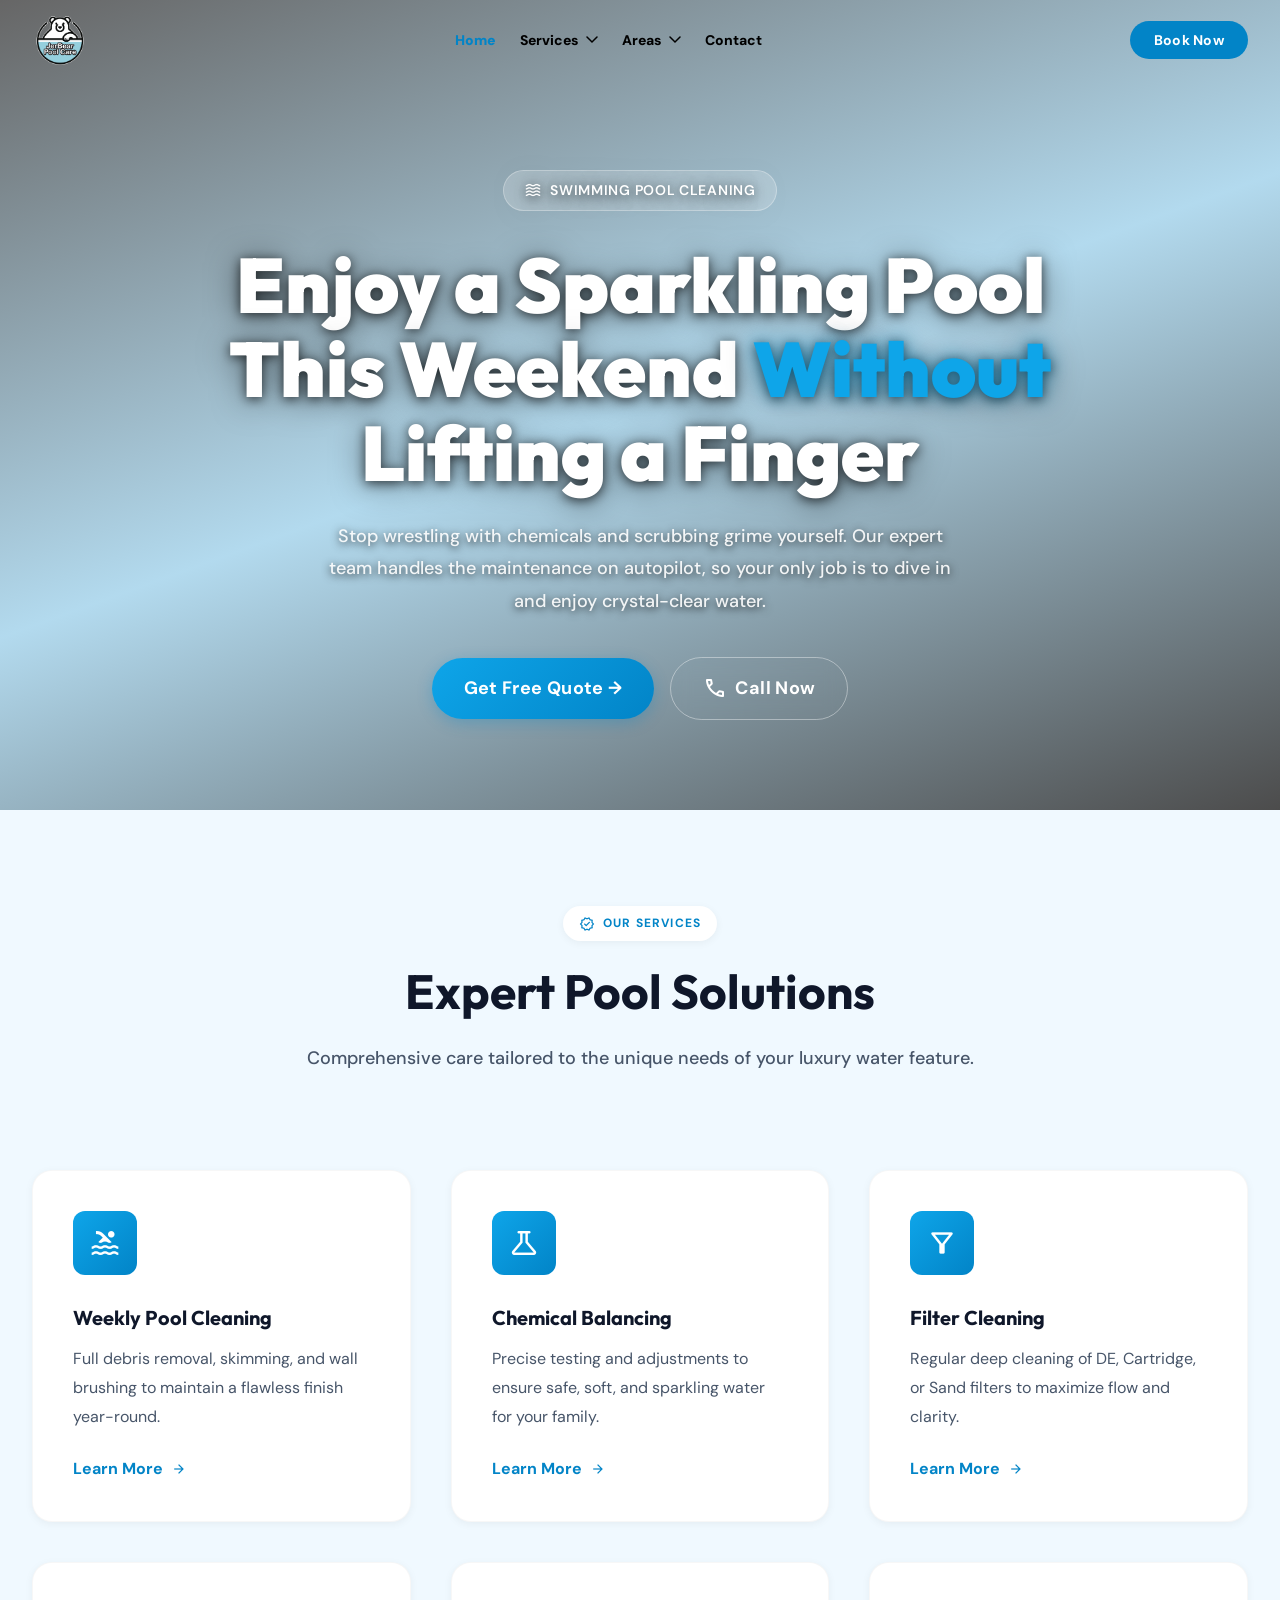
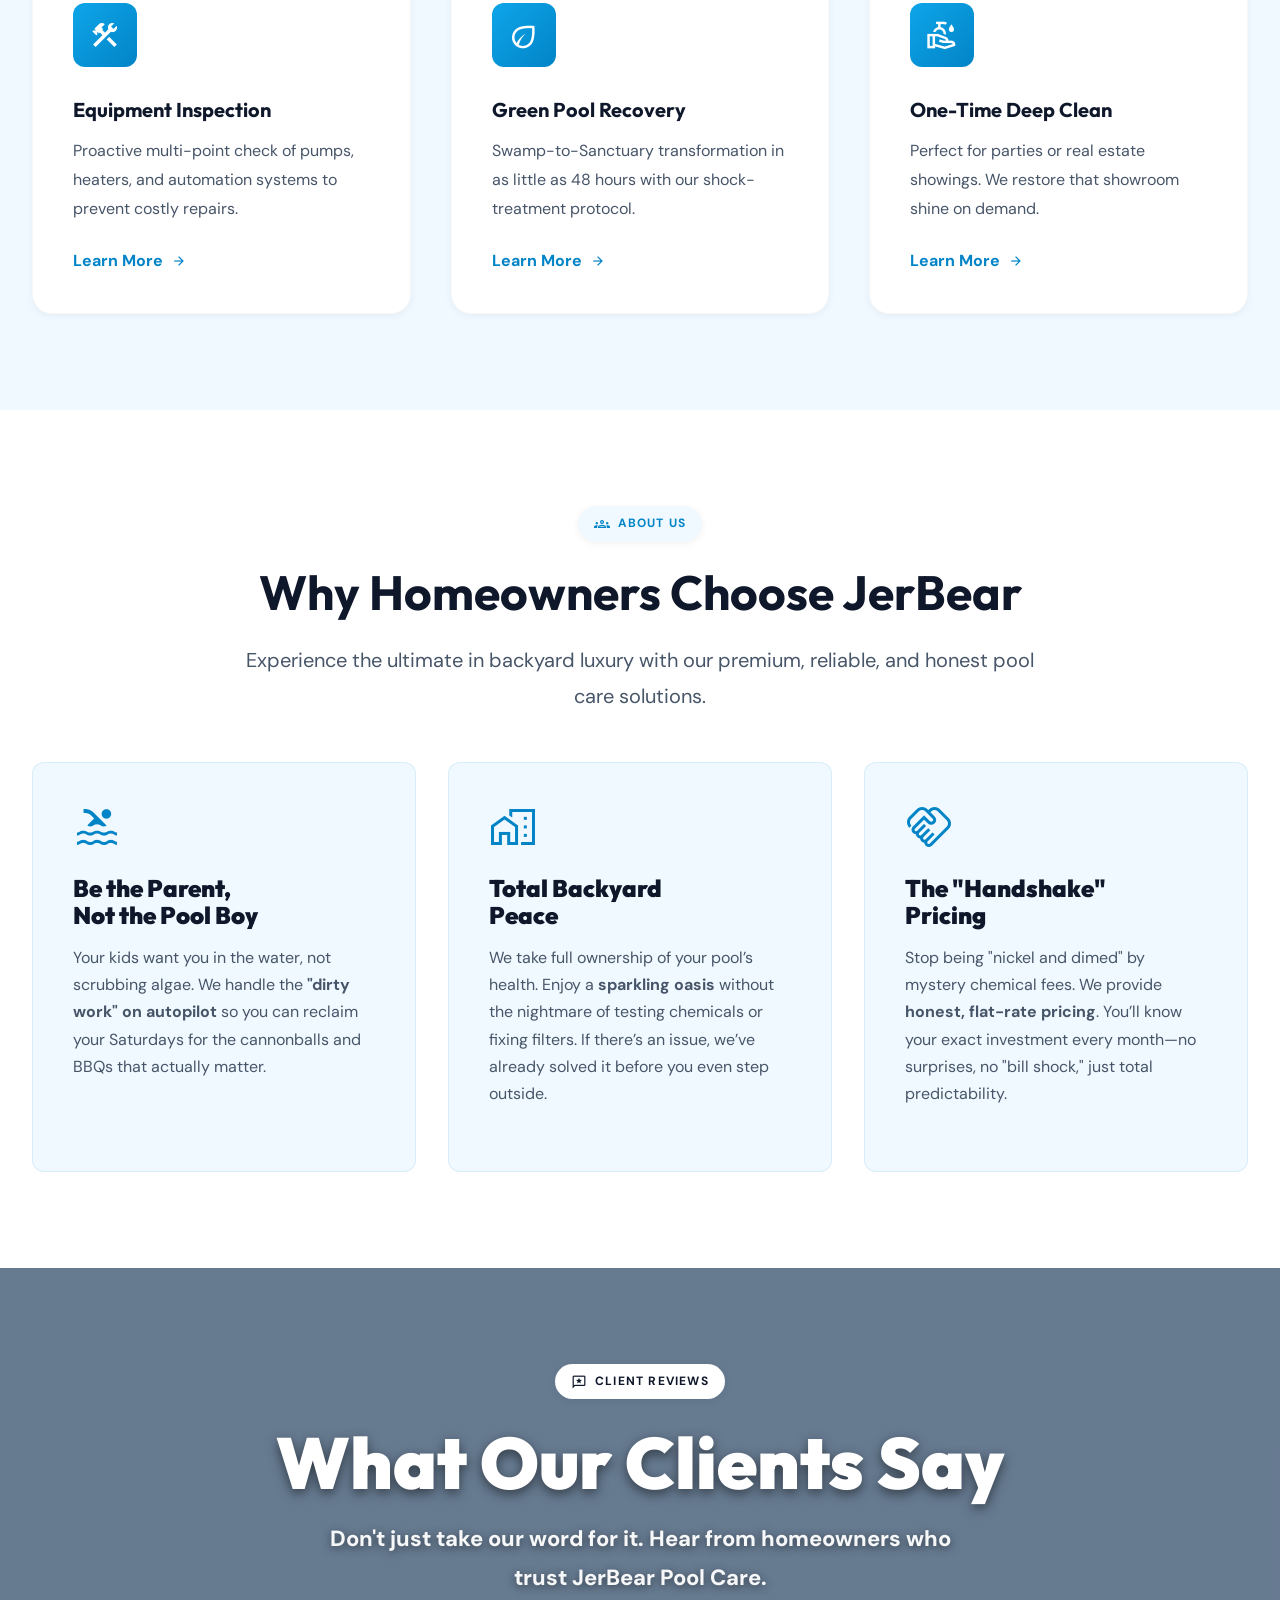
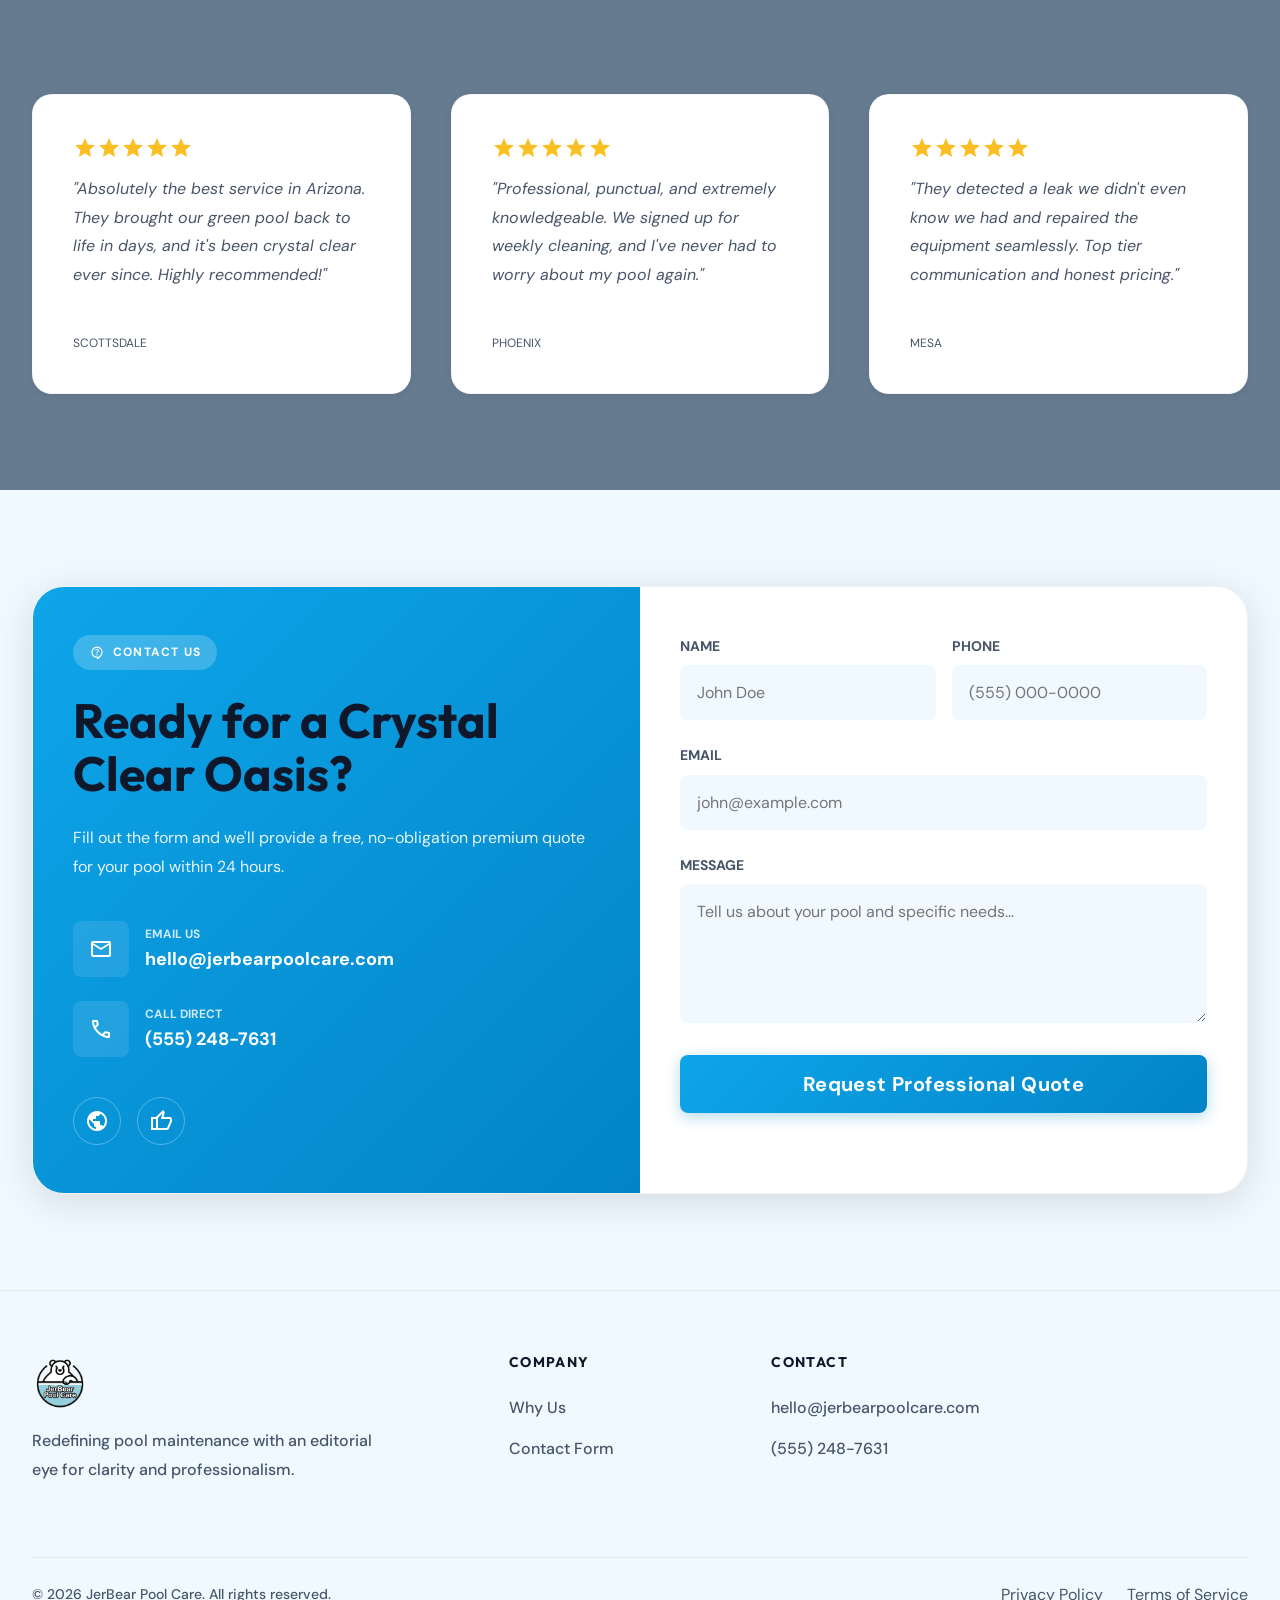
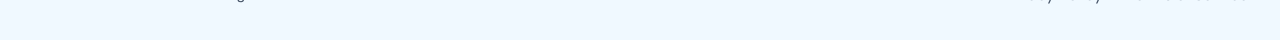
==== index.html @ 9e52bd68 "Restructured project: moved everything to root and updated testimonial video" ====
<!DOCTYPE html>
<html lang="en">
<head>
  <meta charset="UTF-8">
  <meta name="viewport" content="width=device-width, initial-scale=1.0">
  <meta name="description" content="JerBear Pool Care — Pristine Pools. Perfect Peace of Mind.">
  <title>JerBear Pool Care | Pristine Pools</title>

  <!-- Google Fonts: Outfit and DM Sans -->
  <link rel="preconnect" href="https://fonts.googleapis.com">
  <link rel="preconnect" href="https://fonts.gstatic.com" crossorigin>
  <link href="https://fonts.googleapis.com/css2?family=Outfit:wght@400;500;600;700;900&family=DM+Sans:ital,wght@0,400;0,500;0,600;1,400&display=swap" rel="stylesheet">
  <link href="https://fonts.googleapis.com/css2?family=Material+Symbols+Outlined:wght,FILL@100..700,0..1&display=swap" rel="stylesheet"/>

  <!-- Core CSS (Vanilla) -->
  <link rel="stylesheet" href="css/tokens.css">
  <link rel="stylesheet" href="css/base.css">
  <link rel="stylesheet" href="css/nav.css">
  <link rel="stylesheet" href="css/animations.css">
  <link rel="stylesheet" href="css/buttons.css">
  <link rel="stylesheet" href="css/components.css">
  <link rel="stylesheet" href="css/hero.css">
  <link rel="stylesheet" href="css/footer.css">

</head>
<body>

  <!-- NAVBAR -->
  <header class="nav" id="mainNav" role="banner">
    <div class="container nav__inner">
      <a href="index.html" class="nav__logo" aria-label="JerBear Home">
        <img src="Assests/Ref images/Logo.png" alt="JerBear Pool Care Logo">
      </a>

      <nav class="nav__menu" role="navigation" aria-label="Main navigation">
        <ul class="nav__list">
          <li><a href="index.html" class="nav__link active">Home</a></li>
          
          <li class="nav__item--dropdown">
            <button class="nav__link nav__dropdown-trigger" aria-expanded="false" aria-haspopup="true">
              Services <svg class="nav__arrow" width="12" height="8" viewBox="0 0 12 8" fill="none"><path d="M1 1l5 5 5-5" stroke="currentColor" stroke-width="1.5" stroke-linecap="round"/></svg>
            </button>
            <ul class="nav__dropdown" role="menu">
              <li><a href="services/pool-maintenance.html" class="nav__dropdown-link" role="menuitem">Weekly Pool Cleaning</a></li>
              <li><a href="services/equipment-repair.html" class="nav__dropdown-link" role="menuitem">Equipment Repair</a></li>
              <li><a href="services/restoration.html" class="nav__dropdown-link" role="menuitem">One-Time Deep Clean</a></li>
            </ul>
          </li>

          <li class="nav__item--dropdown">
            <button class="nav__link nav__dropdown-trigger" aria-expanded="false" aria-haspopup="true">
              Areas <svg class="nav__arrow" width="12" height="8" viewBox="0 0 12 8" fill="none"><path d="M1 1l5 5 5-5" stroke="currentColor" stroke-width="1.5" stroke-linecap="round"/></svg>
            </button>
            <ul class="nav__dropdown" role="menu">
              <li><a href="areas/phoenix.html" class="nav__dropdown-link" role="menuitem">Phoenix</a></li>
              <li><a href="areas/scottsdale.html" class="nav__dropdown-link" role="menuitem">Scottsdale</a></li>
              <li><a href="areas/mesa.html" class="nav__dropdown-link" role="menuitem">Mesa</a></li>
            </ul>
          </li>

          <li><a href="contact.html" class="nav__link">Contact</a></li>
        </ul>
      </nav>

      <a href="contact.html" class="btn btn--nav text-inverse">Book Now</a>

      <button class="nav__hamburger" id="navToggle" aria-label="Toggle navigation" aria-expanded="false" aria-controls="mobileMenu">
        <span></span><span></span><span></span>
      </button>
    </div>

    <!-- Mobile Menu -->
    <div class="nav__mobile" id="mobileMenu" role="dialog" aria-label="Mobile navigation">
      <ul class="nav__mobile-list">
        <li><a href="index.html" class="nav__mobile-link active">Home</a></li>
        
        <li class="nav__mobile-item--dropdown">
          <button class="nav__mobile-link" aria-expanded="false">
             Services <svg class="nav__arrow" width="12" height="8" viewBox="0 0 12 8" fill="none"><path d="M1 1l5 5 5-5" stroke="currentColor" stroke-width="1.5" stroke-linecap="round"/></svg>
          </button>
          <ul class="nav__mobile-dropdown">
            <li><a href="services/pool-maintenance.html" class="nav__mobile-link">Weekly Pool Cleaning</a></li>
            <li><a href="services/equipment-repair.html" class="nav__mobile-link">Equipment Repair</a></li>
            <li><a href="services/restoration.html" class="nav__mobile-link">One-Time Deep Clean</a></li>
          </ul>
        </li>

        <li class="nav__mobile-item--dropdown">
          <button class="nav__mobile-link" aria-expanded="false">
             Areas <svg class="nav__arrow" width="12" height="8" viewBox="0 0 12 8" fill="none"><path d="M1 1l5 5 5-5" stroke="currentColor" stroke-width="1.5" stroke-linecap="round"/></svg>
          </button>
          <ul class="nav__mobile-dropdown">
            <li><a href="areas/phoenix.html" class="nav__mobile-link">Phoenix</a></li>
            <li><a href="areas/scottsdale.html" class="nav__mobile-link">Scottsdale</a></li>
            <li><a href="areas/mesa.html" class="nav__mobile-link">Mesa</a></li>
          </ul>
        </li>

        <li><a href="contact.html" class="nav__mobile-link">Contact</a></li>
        <li><a href="contact.html" class="btn btn--primary" style="margin-top:1.5rem;display:block;text-align:center;">Book Now</a></li>
      </ul>
    </div>
  </header>

  <!-- MAIN CONTENT -->
  <main id="main-content" tabindex="-1">
    
    <!-- Hero Section -->
    <section class="hero" aria-label="Hero section">
      <div class="hero__media">
        <video class="hero__video" autoplay muted loop playsinline preload="metadata">
          <source src="Assests/Hero bg video/Best one .mp4" type="video/mp4">
        </video>
        <div class="hero__overlay" aria-hidden="true"></div>
      </div>

      <div class="container hero__content">
        <div class="hero__eyebrow" data-animate="fade-up">
          <span class="material-symbols-outlined" style="font-size: 18px;">waves</span>
          Swimming Pool Cleaning
        </div>
        <h1 class="hero__title" data-animate="fade-up" style="--delay:100ms">
          Enjoy a Sparkling Pool<br> This Weekend <span class="hero__accent">Without</span><br> Lifting a Finger
        </h1>
        <p class="hero__subtitle" data-animate="fade-up" style="--delay:200ms">
          Stop wrestling with chemicals and scrubbing grime yourself. Our expert team handles the maintenance on autopilot, so your only job is to dive in and enjoy crystal-clear water.
        </p>
        <div class="hero__actions" data-animate="fade-up" style="--delay:300ms">
          <a href="contact.html" class="btn btn--primary btn--lg">Get Free Quote &rarr;</a>
          <a href="tel:5552487631" class="btn btn--ghost btn--lg">
            <span class="material-symbols-outlined">call</span> Call Now
          </a>
        </div>
      </div>
    </section>

    <!-- Services Section -->
    <!-- SWAPPING COLOR: LIGHT BLUE -->
    <section class="bg-light-blue section-padding" id="services">
      <div class="container">
        <div class="text-center mb-24" data-animate="fade-up">
          <div style="display:inline-flex; align-items:center; gap:var(--space-2); padding:var(--space-2) var(--space-4); background:var(--bg-white); color:var(--color-secondary); border-radius:var(--radius-pill); font-size:var(--size-xs); font-weight:bold; letter-spacing:0.1em; text-transform:uppercase; margin-bottom:var(--space-6); box-shadow:var(--shadow-sm);">
            <span class="material-symbols-outlined" style="font-size: 16px;">verified</span> Our Services
          </div>
          <h2 class="section-title">Expert Pool Solutions</h2>
          <p class="section-subtitle max-w-2xl">Comprehensive care tailored to the unique needs of your luxury water feature.</p>
        </div>
        
        <div class="grid-3" data-stagger>
          <div class="card">
            <div>
              <div class="card__icon"><span class="material-symbols-outlined" style="font-size:32px">pool</span></div>
              <h3 class="card__title">Weekly Pool Cleaning</h3>
              <p class="card__text">Full debris removal, skimming, and wall brushing to maintain a flawless finish year-round.</p>
            </div>
            <a href="services/pool-maintenance.html" class="card__link">Learn More <span class="material-symbols-outlined" style="font-size:16px">arrow_forward</span></a>
          </div>

          <div class="card">
            <div>
              <div class="card__icon"><span class="material-symbols-outlined" style="font-size:32px">science</span></div>
              <h3 class="card__title">Chemical Balancing</h3>
              <p class="card__text">Precise testing and adjustments to ensure safe, soft, and sparkling water for your family.</p>
            </div>
            <a href="contact.html" class="card__link">Learn More <span class="material-symbols-outlined" style="font-size:16px">arrow_forward</span></a>
          </div>

          <div class="card">
            <div>
              <div class="card__icon"><span class="material-symbols-outlined" style="font-size:32px">filter_alt</span></div>
              <h3 class="card__title">Filter Cleaning</h3>
              <p class="card__text">Regular deep cleaning of DE, Cartridge, or Sand filters to maximize flow and clarity.</p>
            </div>
            <a href="contact.html" class="card__link">Learn More <span class="material-symbols-outlined" style="font-size:16px">arrow_forward</span></a>
          </div>

          <div class="card">
            <div>
              <div class="card__icon"><span class="material-symbols-outlined" style="font-size:32px">construction</span></div>
              <h3 class="card__title">Equipment Inspection</h3>
              <p class="card__text">Proactive multi-point check of pumps, heaters, and automation systems to prevent costly repairs.</p>
            </div>
            <a href="services/equipment-repair.html" class="card__link">Learn More <span class="material-symbols-outlined" style="font-size:16px">arrow_forward</span></a>
          </div>

          <div class="card">
            <div>
              <div class="card__icon"><span class="material-symbols-outlined" style="font-size:32px">eco</span></div>
              <h3 class="card__title">Green Pool Recovery</h3>
              <p class="card__text">Swamp-to-Sanctuary transformation in as little as 48 hours with our shock-treatment protocol.</p>
            </div>
            <a href="contact.html" class="card__link">Learn More <span class="material-symbols-outlined" style="font-size:16px">arrow_forward</span></a>
          </div>

          <div class="card">
            <div>
              <div class="card__icon"><span class="material-symbols-outlined" style="font-size:32px">clean_hands</span></div>
              <h3 class="card__title">One-Time Deep Clean</h3>
              <p class="card__text">Perfect for parties or real estate showings. We restore that showroom shine on demand.</p>
            </div>
            <a href="services/restoration.html" class="card__link">Learn More <span class="material-symbols-outlined" style="font-size:16px">arrow_forward</span></a>
          </div>
        </div>
      </div>
    </section>

    <!-- Why Choose Us -->
    <section class="bg-white section-padding" id="why-us">
      <div class="container" style="text-align: center;">
        <div data-animate="fade-up" style="max-width: 800px; margin: 0 auto var(--space-12);">
          <div style="display:inline-flex; align-items:center; gap:var(--space-2); padding:var(--space-2) var(--space-4); background:var(--bg-light-blue); color:var(--color-secondary); border-radius:var(--radius-pill); font-size:var(--size-xs); font-weight:bold; letter-spacing:0.1em; text-transform:uppercase; margin-bottom:var(--space-6); box-shadow:var(--shadow-sm);">
            <span class="material-symbols-outlined" style="font-size: 16px;">groups</span> About Us
          </div>
          <h2 class="section-title mb-8" style="line-height: 1.1;">Why Homeowners Choose JerBear</h2>
          <p class="text-on-surface-variant" style="font-size: var(--size-lg); max-width: 60ch; margin: 0 auto;">Experience the ultimate in backyard luxury with our premium, reliable, and honest pool care solutions.</p>
        </div>

        <div class="grid-3" style="gap: var(--space-8); text-align: left;">
          
          <div class="feature-box" data-animate="fade-up" style="padding: var(--space-10); background: var(--bg-light-blue); border: 1px solid rgba(2, 132, 199, 0.1); transition: transform 0.3s ease;">
            <span class="material-symbols-outlined feature-icon" style="font-size:48px; color: var(--color-secondary); margin-bottom: var(--space-6);">pool</span>
            <h3 style="font-size: var(--size-xl); font-weight: 900; margin-bottom: var(--space-4);">Be the Parent,<br>Not the Pool Boy</h3>
            <p class="card__text" style="font-size:var(--size-base); line-height: 1.7;">Your kids want you in the water, not scrubbing algae. We handle the <strong>"dirty work" on autopilot</strong> so you can reclaim your Saturdays for the cannonballs and BBQs that actually matter.</p>
          </div>

          <div class="feature-box" data-animate="fade-up" style="--delay:100ms; padding: var(--space-10); background: var(--bg-light-blue); border: 1px solid rgba(2, 132, 199, 0.1); transition: transform 0.3s ease;">
            <span class="material-symbols-outlined feature-icon" style="font-size:48px; color: var(--color-secondary); margin-bottom: var(--space-6);">home_work</span>
            <h3 style="font-size: var(--size-xl); font-weight: 900; margin-bottom: var(--space-4);">Total Backyard<br>Peace</h3>
            <p class="card__text" style="font-size:var(--size-base); line-height: 1.7;">We take full ownership of your pool’s health. Enjoy a <strong>sparkling oasis</strong> without the nightmare of testing chemicals or fixing filters. If there’s an issue, we’ve already solved it before you even step outside.</p>
          </div>

          <div class="feature-box" data-animate="fade-up" style="--delay:200ms; padding: var(--space-10); background: var(--bg-light-blue); border: 1px solid rgba(2, 132, 199, 0.1); transition: transform 0.3s ease;">
            <span class="material-symbols-outlined feature-icon" style="font-size:48px; color: var(--color-secondary); margin-bottom: var(--space-6);">handshake</span>
            <h3 style="font-size: var(--size-xl); font-weight: 900; margin-bottom: var(--space-4);">The "Handshake"<br>Pricing</h3>
            <p class="card__text" style="font-size:var(--size-base); line-height: 1.7;">Stop being "nickel and dimed" by mystery chemical fees. We provide <strong>honest, flat-rate pricing</strong>. You’ll know your exact investment every month—no surprises, no "bill shock," just total predictability.</p>
          </div>

        </div>
      </div>
    </section>

    <!-- Testimonials Section -->
    <section class="section-padding section--video" id="testimonials" style="background: var(--color-primary);">
      <div class="section__video-container">
        <video autoplay muted loop playsinline poster="Assests/Ref images/testimonial bg.png">
          <source src="Assests/Hero bg video/Kid swimming.mp4" type="video/mp4">
        </video>
        <div class="section__video-overlay" style="background: rgba(1, 34, 71, 0.6);"></div>
      </div>
      <div class="container" data-animate="fade-up">
        <div class="text-center mb-24">
          <div style="display:inline-flex; align-items:center; gap:var(--space-2); padding:var(--space-2) var(--space-4); background:white; color:var(--text-primary); border-radius:var(--radius-pill); font-size:var(--size-xs); font-weight:bold; letter-spacing:0.1em; text-transform:uppercase; margin-bottom:var(--space-6); box-shadow:var(--shadow-sm); position: relative; z-index: 10;">
            <span class="material-symbols-outlined" style="font-size: 16px;">reviews</span> Client Reviews
          </div>
          <h2 class="testimonial-title">What Our Clients Say</h2>
          <p class="testimonial-subtitle max-w-2xl">Don't just take our word for it. Hear from homeowners who trust JerBear Pool Care.</p>
        </div>
        
        <div class="grid-3" data-stagger style="text-align: left;">
          <div class="card" style="background: white;">
            <div style="display:flex; color: #fbbf24; margin-bottom: var(--space-4);">
              <span class="material-symbols-outlined" style="font-variation-settings: 'FILL' 1;">star</span>
              <span class="material-symbols-outlined" style="font-variation-settings: 'FILL' 1;">star</span>
              <span class="material-symbols-outlined" style="font-variation-settings: 'FILL' 1;">star</span>
              <span class="material-symbols-outlined" style="font-variation-settings: 'FILL' 1;">star</span>
              <span class="material-symbols-outlined" style="font-variation-settings: 'FILL' 1;">star</span>
            </div>
            <p class="card__text" style="font-style: italic; margin-bottom: var(--space-6);">"Absolutely the best service in Arizona. They brought our green pool back to life in days, and it's been crystal clear ever since. Highly recommended!"</p>
            <h4 style="font-size: var(--size-md); font-family: var(--font-headline); font-weight: bold; color: var(--color-primary);">Sarah M.</h4>
            <div style="font-size: var(--size-xs); color: var(--text-secondary); text-transform: uppercase;">Scottsdale</div>
          </div>
          <div class="card" style="background: white;">
            <div style="display:flex; color: #fbbf24; margin-bottom: var(--space-4);">
              <span class="material-symbols-outlined" style="font-variation-settings: 'FILL' 1;">star</span>
              <span class="material-symbols-outlined" style="font-variation-settings: 'FILL' 1;">star</span>
              <span class="material-symbols-outlined" style="font-variation-settings: 'FILL' 1;">star</span>
              <span class="material-symbols-outlined" style="font-variation-settings: 'FILL' 1;">star</span>
              <span class="material-symbols-outlined" style="font-variation-settings: 'FILL' 1;">star</span>
            </div>
            <p class="card__text" style="font-style: italic; margin-bottom: var(--space-6);">"Professional, punctual, and extremely knowledgeable. We signed up for weekly cleaning, and I've never had to worry about my pool again."</p>
            <h4 style="font-size: var(--size-md); font-family: var(--font-headline); font-weight: bold; color: var(--color-primary);">David L.</h4>
            <div style="font-size: var(--size-xs); color: var(--text-secondary); text-transform: uppercase;">Phoenix</div>
          </div>
          <div class="card" style="background: white;">
            <div style="display:flex; color: #fbbf24; margin-bottom: var(--space-4);">
              <span class="material-symbols-outlined" style="font-variation-settings: 'FILL' 1;">star</span>
              <span class="material-symbols-outlined" style="font-variation-settings: 'FILL' 1;">star</span>
              <span class="material-symbols-outlined" style="font-variation-settings: 'FILL' 1;">star</span>
              <span class="material-symbols-outlined" style="font-variation-settings: 'FILL' 1;">star</span>
              <span class="material-symbols-outlined" style="font-variation-settings: 'FILL' 1;">star</span>
            </div>
            <p class="card__text" style="font-style: italic; margin-bottom: var(--space-6);">"They detected a leak we didn't even know we had and repaired the equipment seamlessly. Top tier communication and honest pricing."</p>
            <h4 style="font-size: var(--size-md); font-family: var(--font-headline); font-weight: bold; color: var(--color-primary);">Maria G.</h4>
            <div style="font-size: var(--size-xs); color: var(--text-secondary); text-transform: uppercase;">Mesa</div>
          </div>
        </div>
      </div>
    </section>

    <!-- Contact Section -->
    <!-- SWAPPING COLOR: LIGHT BLUE -->
    <section class="bg-light-blue section-padding" id="contact">
      <div class="container" data-animate="fade-up">
        
        <div class="form-card">
          <div class="form-card__info">
            <div>
              <div style="display:inline-flex; align-items:center; gap:var(--space-2); padding:var(--space-2) var(--space-4); background:rgba(255,255,255,0.2); color:white; border-radius:var(--radius-pill); font-size:var(--size-xs); font-weight:bold; letter-spacing:0.1em; text-transform:uppercase; margin-bottom:var(--space-6);">
                <span class="material-symbols-outlined" style="font-size: 16px;">contact_support</span> Contact Us
              </div>
              <h2 class="section-title">Ready for a Crystal Clear Oasis?</h2>
              <p style="color: rgba(255,255,255,0.9); margin-bottom: var(--space-10);">Fill out the form and we'll provide a free, no-obligation premium quote for your pool within 24 hours.</p>
              
              <div style="margin-bottom: var(--space-6); display: flex; align-items: center; gap: var(--space-4);">
                <div style="width: 56px; height: 56px; background: rgba(255,255,255,0.1); border-radius: var(--radius-md); display: flex; align-items: center; justify-content: center;">
                  <span class="material-symbols-outlined">mail</span>
                </div>
                <div>
                  <div style="font-size: var(--size-xs); font-weight: bold; opacity: 0.8; text-transform: uppercase;">Email Us</div>
                  <div style="font-size: var(--size-md); font-weight: bold;">hello@jerbearpoolcare.com</div>
                </div>
              </div>

              <div style="display: flex; align-items: center; gap: var(--space-4);">
                <div style="width: 56px; height: 56px; background: rgba(255,255,255,0.1); border-radius: var(--radius-md); display: flex; align-items: center; justify-content: center;">
                  <span class="material-symbols-outlined">call</span>
                </div>
                <div>
                  <div style="font-size: var(--size-xs); font-weight: bold; opacity: 0.8; text-transform: uppercase;">Call Direct</div>
                  <div style="font-size: var(--size-md); font-weight: bold;">(555) 248-7631</div>
                </div>
              </div>
            </div>
            
            <div style="display: flex; gap: var(--space-4); margin-top: var(--space-10);">
              <a href="#" style="width: 48px; height: 48px; border: 1px solid rgba(255,255,255,0.3); border-radius: 50%; display: flex; align-items: center; justify-content: center; color: white;">
                <span class="material-symbols-outlined">public</span>
              </a>
              <a href="#" style="width: 48px; height: 48px; border: 1px solid rgba(255,255,255,0.3); border-radius: 50%; display: flex; align-items: center; justify-content: center; color: white;">
                <span class="material-symbols-outlined">thumb_up</span>
              </a>
            </div>
          </div>
          
          <div class="form-card__form">
            <form>
              <div style="display: flex; gap: var(--space-4);">
                <div class="input-group" style="width: 50%;">
                  <label>Name</label>
                  <input type="text" class="input-control" placeholder="John Doe">
                </div>
                <div class="input-group" style="width: 50%;">
                  <label>Phone</label>
                  <input type="tel" class="input-control" placeholder="(555) 000-0000">
                </div>
              </div>
              <div class="input-group">
                <label>Email</label>
                <input type="email" class="input-control" placeholder="john@example.com">
              </div>
              <div class="input-group">
                <label>Message</label>
                <textarea class="input-control" rows="5" placeholder="Tell us about your pool and specific needs..."></textarea>
              </div>
              <button type="submit" class="btn btn--primary" style="width: 100%; border-radius: var(--radius-md); padding: var(--space-4); font-size: var(--size-lg);">Request Professional Quote</button>
            </form>
          </div>
        </div>
      </div>
    </section>

  </main>

  <!-- FOOTER -->
  <footer class="footer" role="contentinfo">
    <div class="container">
      <div class="footer__grid">
        
        <div class="footer__brand">
          <a href="index.html" class="footer__logo">
            <img src="Assests/Ref images/Logo.png" alt="JerBear Pool Care">
          </a>
          <p class="footer__tagline">Redefining pool maintenance with an editorial eye for clarity and professionalism.</p>
        </div>

        <div class="footer__col">
          <h4 class="footer__heading">Company</h4>
          <ul class="footer__links">
            <li><a href="index.html#why-us">Why Us</a></li>
            <li><a href="contact.html">Contact Form</a></li>
          </ul>
        </div>

        <div class="footer__col">
          <h4 class="footer__heading">Contact</h4>
          <ul class="footer__links">
            <li><a href="mailto:hello@jerbearpoolcare.com">hello@jerbearpoolcare.com</a></li>
            <li><a href="tel:5552487631">(555) 248-7631</a></li>
          </ul>
        </div>

      </div>

      <div class="footer__bottom">
        <p>© <span id="footerYear"></span> JerBear Pool Care. All rights reserved.</p>
        <div class="footer__bottom-links">
          <a href="#">Privacy Policy</a>
          <a href="#">Terms of Service</a>
        </div>
      </div>
    </div>
  </footer>

  <script src="js/nav-init.js"></script>
  <script src="js/animations.js"></script>
  <script>document.getElementById('footerYear').textContent = new Date().getFullYear();</script>
</body>
</html>
---- css/tokens.css ----
/* ============================================================
   ANTIGRAVITY DESIGN TOKENS — JerBear Pool Care Edition
   ============================================================ */
:root {
  /* ── BRAND COLORS ── */
  --color-primary:       #ffffff;        /* Swap: White background */
  --color-secondary:     #0284c7;        /* Core Blue */
  --color-accent:        #0ea5e9;        /* Light accent blue */
  --color-accent-warm:   #f59e0b;        /* Energy orange if needed */
  
  /* Background Swapping Colors */
  --bg-white:            #ffffff;
  --bg-light-blue:       #f0f9ff;
  --bg-blue:             #e0f2fe;
  --bg-dark-blue:        #0c4a6e;
  
  /* ── TEXT COLORS ── */
  --text-primary:        #0f172a;        /* main body text (Dark) */
  --text-secondary:      #475569;        /* muted/subtitles */
  --text-inverse:        #ffffff;        /* light text for dark sections */
  --text-hero:           #ffffff;        /* hero section text */
  --text-hero-shadow:    rgba(0,0,0,0.6); /* shadow behind hero text */

  /* ── TYPOGRAPHY ── */
  --font-display:        'Outfit', sans-serif;   /* headings */
  --font-body:           'DM Sans', sans-serif;  /* body text */
  --font-mono:           'JetBrains Mono', monospace;

  --size-xs:   0.75rem;   /* 12px */
  --size-sm:   0.875rem;  /* 14px */
  --size-base: 1rem;      /* 16px */
  --size-md:   1.125rem;  /* 18px */
  --size-lg:   1.25rem;   /* 20px */
  --size-xl:   1.5rem;    /* 24px */
  --size-2xl:  2.25rem;   /* 36px */
  --size-3xl:  3rem;      /* 48px */
  --size-hero: clamp(2.5rem, 6vw, 5rem); /* fluid hero title */

  --weight-normal:  400;
  --weight-medium:  500;
  --weight-semi:    600;
  --weight-bold:    700;
  --weight-black:   900;

  --leading-tight:  1.1;
  --leading-normal: 1.6;
  --leading-loose:  1.8;

  /* ── SPACING ── */
  --space-1:   0.25rem;   /* 4px */
  --space-2:   0.5rem;    /* 8px */
  --space-3:   0.75rem;   /* 12px */
  --space-4:   1rem;      /* 16px */
  --space-5:   1.25rem;   /* 20px */
  --space-6:   1.5rem;    /* 24px */
  --space-8:   2rem;      /* 32px */
  --space-10:  2.5rem;    /* 40px */
  --space-12:  3rem;      /* 48px */
  --space-16:  4rem;      /* 64px */
  --space-20:  5rem;      /* 80px */
  --space-24:  6rem;      /* 96px */

  --section-pad-y: clamp(4rem, 8vw, 8rem);
  --container-max: 1280px;
  --container-pad: clamp(1.5rem, 4vw, 2rem);

  /* ── BORDERS & RADIUS ── */
  --radius-sm:   4px;
  --radius-md:   8px;
  --radius-lg:   12px;
  --radius-xl:   20px;
  --radius-pill: 9999px;

  /* ── SHADOWS ── */
  --shadow-sm:   0 2px 8px rgba(0,0,0,0.05);
  --shadow-md:   0 4px 20px rgba(0,0,0,0.08);
  --shadow-lg:   0 8px 40px rgba(0,0,0,0.12);
  --shadow-glow: 0 0 24px rgba(2,132,199,0.25);
  --text-shadow-hero: 0 2px 12px rgba(0,0,0,0.7), 0 4px 32px rgba(0,0,0,0.5);

  /* ── ANIMATION ── */
  --ease-smooth:  cubic-bezier(0.25, 0.46, 0.45, 0.94);
  --ease-bounce:  cubic-bezier(0.34, 1.56, 0.64, 1);
  --ease-out:     cubic-bezier(0.16, 1, 0.3, 1);
  --duration-fast:   150ms;
  --duration-base:   300ms;
  --duration-slow:   600ms;
  --duration-hero:   900ms;

  /* ── NAV ── */
  --nav-height:      80px;
  --nav-bg-scroll:   rgba(255,255,255,0.92);
  --nav-bg-top:      transparent;
  --nav-backdrop:    blur(16px) saturate(180%);
  --nav-z:           1000;
  --dropdown-z:      1001;
}
---- css/base.css ----
/* ============================================================
   BASE
   ============================================================ */
*, *::before, *::after {
  box-sizing: border-box;
  margin: 0;
  padding: 0;
}

html {
  scroll-behavior: smooth;
  -webkit-text-size-adjust: 100%;
}

body {
  font-family: var(--font-body);
  font-size: var(--size-base);
  font-weight: var(--weight-normal);
  line-height: var(--leading-normal);
  color: var(--text-primary);
  background-color: var(--bg-white);
  overflow-x: hidden;
  -webkit-font-smoothing: antialiased;
  -moz-osx-font-smoothing: grayscale;
}

h1, h2, h3, h4, h5, h6 {
  font-family: var(--font-display);
  line-height: var(--leading-tight);
  font-weight: var(--weight-bold);
  color: var(--text-primary);
}

h1 { font-size: var(--size-3xl); }
h2 { font-size: var(--size-2xl); }
h3 { font-size: var(--size-xl); }
h4 { font-size: var(--size-lg); }

p { 
  color: var(--text-secondary); 
  line-height: var(--leading-loose);
  max-width: 65ch;
}

a {
  color: var(--color-secondary);
  text-decoration: none;
  transition: color var(--duration-base) var(--ease-smooth);
}

a:hover { color: var(--color-accent); }

img { display: block; max-width: 100%; height: auto; }

.container {
  width: 100%;
  max-width: var(--container-max);
  margin: 0 auto;
  padding-left: var(--container-pad);
  padding-right: var(--container-pad);
}

/* SECTION BACKGROUNDS */
.bg-white { background-color: var(--bg-white); }
.bg-light-blue { background-color: var(--bg-light-blue); }
.bg-blue { background-color: var(--bg-blue); }
.bg-dark-blue { background-color: var(--bg-dark-blue); color: var(--text-inverse); }
.bg-dark-blue h1, .bg-dark-blue h2, .bg-dark-blue h3, .bg-dark-blue h4, .bg-dark-blue h5, .bg-dark-blue h6 { color: var(--text-inverse); }
.bg-dark-blue p { color: rgba(255,255,255,0.8); }

.section-padding { padding-top: var(--space-24); padding-bottom: var(--space-24); }
---- css/nav.css ----
/* ── NAVBAR STYLES ── */
.nav {
  position: fixed;
  top: 0;
  left: 0;
  right: 0;
  height: var(--nav-height);
  background: transparent; /* Transparent starting state on desktop */
  backdrop-filter: none;
  -webkit-backdrop-filter: none;
  border-bottom: 1px solid transparent;
  z-index: var(--nav-z);
  transition: background var(--duration-base) var(--ease-smooth),
              backdrop-filter var(--duration-base) var(--ease-smooth),
              border-color var(--duration-base) var(--ease-smooth),
              box-shadow var(--duration-base) var(--ease-smooth);
}

/* On mobile, keep the white background for better accessibility */
@media (max-width: 900px) {
  .nav {
    background: rgba(255, 255, 255, 0.98);
    backdrop-filter: blur(12px);
    border-bottom-color: rgba(0, 0, 0, 0.05);
  }
}

.nav.scrolled {
  background: rgba(255, 255, 255, 0.95);
  backdrop-filter: var(--nav-backdrop);
  -webkit-backdrop-filter: var(--nav-backdrop);
  border-bottom-color: rgba(0, 0, 0, 0.05);
  box-shadow: var(--shadow-sm);
}

.nav__inner {
  display: flex;
  align-items: center;
  justify-content: space-between;
  height: var(--nav-height);
  gap: var(--space-6);
}

.nav__logo img { 
  height: 56px; 
  width: auto;
  transition: opacity var(--duration-base) var(--ease-smooth);
}
.nav__logo:hover img { opacity: 0.8; }

.nav__list {
  display: flex;
  align-items: center;
  list-style: none;
  gap: var(--space-6);
}

.nav__link {
  display: inline-flex;
  align-items: center;
  gap: var(--space-2);
  padding: var(--space-2) 0;
  color: #000000; /* High visibility black as requested */
  font-family: var(--font-body);
  font-size: var(--size-sm);
  font-weight: 800; /* Bolder for visibility */
  border: none;
  background: none;
  cursor: pointer;
  transition: color var(--duration-base) var(--ease-smooth);
  white-space: nowrap;
}

.nav__link:hover {
  color: var(--color-secondary);
}

.nav__link.active {
  color: var(--color-secondary);
  font-weight: 900;
}

/* Dropdown arrow */
.nav__arrow {
  transition: transform var(--duration-base) var(--ease-smooth);
  flex-shrink: 0;
}
.nav__dropdown-trigger[aria-expanded="true"] .nav__arrow {
  transform: rotate(180deg);
}

/* Dropdown */
.nav__item--dropdown { position: relative; }

.nav__dropdown {
  position: absolute;
  top: calc(100% + var(--space-2));
  left: 50%;
  transform: translateX(-50%) translateY(-8px);
  min-width: 220px;
  background: var(--bg-white);
  border: 1px solid rgba(0,0,0,0.05);
  border-radius: var(--radius-lg);
  padding: var(--space-2) 0;
  list-style: none;
  box-shadow: var(--shadow-lg);
  opacity: 0;
  visibility: hidden;
  pointer-events: none;
  transition: opacity var(--duration-base) var(--ease-smooth) 0.15s,
              transform var(--duration-base) var(--ease-smooth),
              visibility var(--duration-base) 0.15s;
  z-index: var(--dropdown-z);
}

.nav__dropdown::before {
  content: "";
  position: absolute;
  top: -20px;
  left: 0;
  right: 0;
  height: 20px;
}

.nav__item--dropdown:hover .nav__dropdown,
.nav__item--dropdown:focus-within .nav__dropdown,
.nav__dropdown-trigger[aria-expanded="true"] + .nav__dropdown {
  opacity: 1;
  visibility: visible;
  pointer-events: auto;
  transform: translateX(-50%) translateY(0);
  transition-delay: 0s; /* Show immediately on hover */
}

.nav__dropdown-link {
  display: block;
  padding: var(--space-3) var(--space-6);
  color: var(--text-secondary);
  font-size: var(--size-sm);
  font-weight: var(--weight-medium);
  transition: color var(--duration-fast) var(--ease-smooth),
              background var(--duration-fast) var(--ease-smooth);
}
.nav__dropdown-link:hover {
  color: var(--color-secondary);
  background: var(--bg-light-blue);
}

/* Hamburger */
.nav__hamburger {
  display: none;
  flex-direction: column;
  justify-content: space-between;
  width: 28px;
  height: 20px;
  background: none;
  border: none;
  cursor: pointer;
  padding: 0;
}

.nav__hamburger span {
  display: block;
  width: 100%;
  height: 2.5px; /* Slightly thicker */
  background: #000000;
  border-radius: 2px;
  transition: transform var(--duration-base) var(--ease-smooth),
              opacity var(--duration-base) var(--ease-smooth);
}

.nav__hamburger.open span:nth-child(1) { transform: translateY(9px) rotate(45deg); }
.nav__hamburger.open span:nth-child(2) { opacity: 0; transform: scaleX(0); }
.nav__hamburger.open span:nth-child(3) { transform: translateY(-9px) rotate(-45deg); }

/* Mobile Menu */
.nav__mobile {
  display: none;
  position: fixed;
  top: var(--nav-height);
  left: 0;
  right: 0;
  background: rgba(255,255,255,0.98);
  backdrop-filter: blur(20px);
  -webkit-backdrop-filter: blur(20px);
  border-top: 1px solid rgba(0,0,0,0.05);
  padding: var(--space-6) var(--container-pad);
  transform: translateY(-100%);
  opacity: 0;
  transition: transform var(--duration-slow) var(--ease-out),
              opacity var(--duration-slow) var(--ease-out);
}

.nav__mobile.open {
  transform: translateY(0);
  opacity: 1;
}

.nav__mobile-list { list-style: none; }

.nav__mobile-link {
  display: block;
  padding: var(--space-4) 0;
  color: var(--text-primary);
  font-size: var(--size-md);
  font-weight: var(--weight-semi);
  border-bottom: 1px solid rgba(0,0,0,0.05);
  transition: color var(--duration-fast) var(--ease-smooth);
}
.nav__mobile-link:hover { color: var(--color-secondary); }

.nav__mobile-item--dropdown .nav__mobile-link {
  display: flex;
  align-items: center;
  justify-content: space-between;
  cursor: pointer;
}

.nav__mobile-dropdown {
  list-style: none;
  padding-left: var(--space-4);
  max-height: 0;
  overflow: hidden;
  transition: max-height var(--duration-base) var(--ease-smooth);
}

.nav__mobile-item--dropdown.open .nav__mobile-dropdown {
  max-height: 500px; /* Adjust as needed */
  padding-bottom: var(--space-4);
}

.nav__mobile-item--dropdown .nav__arrow {
  transition: transform var(--duration-base) var(--ease-smooth);
}

.nav__mobile-item--dropdown.open .nav__arrow {
  transform: rotate(180deg);
}

@media (max-width: 600px) {
  .nav__logo img { height: 44px; }
  .grid-2 { gap: var(--space-10); }
}

/* ── RESPONSIVE BREAKPOINTS ── */
@media (max-width: 900px) {
  .nav__menu, .btn--nav { display: none !important; }
  .nav__hamburger { display: flex; }
  .nav__mobile { display: block; }
}
---- css/animations.css ----
/* ── ANIMATION SYSTEM ── */

/* Pop-in prevention — elements start invisible */
[data-animate] {
  opacity: 0;
  transform: translateY(24px);
  transition: opacity var(--duration-slow) var(--ease-out),
              transform var(--duration-slow) var(--ease-out);
}

[data-animate="fade-up"].in-view { opacity: 1; transform: translateY(0); }
[data-animate="fade-in"].in-view { opacity: 1; transform: none; }
[data-animate="fade-right"] { transform: translateX(-32px); }
[data-animate="fade-right"].in-view { opacity: 1; transform: translateX(0); }
[data-animate="fade-left"] { transform: translateX(32px); }
[data-animate="fade-left"].in-view { opacity: 1; transform: translateX(0); }

/* Stagger children */
[data-stagger] > * {
  opacity: 0;
  transform: translateY(20px);
  transition: opacity var(--duration-slow) var(--ease-out),
              transform var(--duration-slow) var(--ease-out);
}
[data-stagger] > *.in-view { opacity: 1; transform: translateY(0); }
[data-stagger] > *:nth-child(1) { transition-delay: 0ms; }
[data-stagger] > *:nth-child(2) { transition-delay: 80ms; }
[data-stagger] > *:nth-child(3) { transition-delay: 160ms; }
[data-stagger] > *:nth-child(4) { transition-delay: 240ms; }
[data-stagger] > *:nth-child(5) { transition-delay: 320ms; }
[data-stagger] > *:nth-child(6) { transition-delay: 400ms; }
---- css/buttons.css ----
/* ── BUTTON SYSTEM ── */
.btn {
  display: inline-flex;
  align-items: center;
  justify-content: center;
  gap: var(--space-2);
  padding: var(--space-3) var(--space-6);
  font-family: var(--font-body);
  font-size: var(--size-base);
  font-weight: var(--weight-bold);
  letter-spacing: 0.02em;
  border-radius: var(--radius-pill);
  border: none;
  cursor: pointer;
  text-decoration: none;
  white-space: nowrap;
  position: relative;
  overflow: hidden;
  transition: transform var(--duration-base) var(--ease-bounce),
              box-shadow var(--duration-base) var(--ease-smooth),
              background var(--duration-base) var(--ease-smooth),
              color var(--duration-base) var(--ease-smooth);
}

.btn--primary {
  background: linear-gradient(135deg, var(--color-accent), var(--color-secondary));
  color: var(--text-inverse);
  box-shadow: 0 4px 15px rgba(2,132,199,0.3);
}
.btn--primary:hover {
  background: var(--bg-dark-blue);
  color: var(--text-inverse);
  transform: translateY(-3px);
  box-shadow: 0 8px 25px rgba(2,132,199,0.4);
}

.btn--secondary {
  background: var(--bg-white);
  color: var(--color-secondary);
  border: 1px solid var(--color-secondary);
}
.btn--secondary:hover {
  background: var(--bg-light-blue);
  transform: translateY(-2px);
}

.btn--ghost {
  background: transparent;
  color: var(--text-inverse);
  border: 1px solid rgba(255,255,255,0.4);
  backdrop-filter: blur(10px);
  -webkit-backdrop-filter: blur(10px);
}
.btn--ghost:hover {
  border-color: rgba(255,255,255,0.8);
  background: rgba(255,255,255,0.1);
  transform: translateY(-2px);
}

.btn--nav {
  background: var(--color-secondary);
  color: var(--text-inverse);
  padding: var(--space-2) var(--space-6);
  font-size: var(--size-sm);
  border-radius: var(--radius-pill);
}
.btn--nav:hover {
  background: var(--bg-dark-blue);
  color: var(--text-inverse) !important;
}

.btn--lg {
  padding: var(--space-4) var(--space-8);
  font-size: var(--size-md);
}

.btn:active { transform: translateY(0) scale(0.98); }
---- css/components.css ----
/* ── COMPONENT STYLES ── */
.text-center { text-align: center; }
.mb-16 { margin-bottom: var(--space-16); }
.mb-24 { margin-bottom: var(--space-24); }
.max-w-2xl { max-width: 42rem; margin-inline: auto; }

.section-title {
  font-size: var(--size-3xl);
  margin-bottom: var(--space-6);
}
.section-subtitle {
  font-size: var(--size-md);
  color: var(--text-secondary);
  font-weight: var(--weight-medium);
}

.grid-3 {
  display: grid;
  grid-template-columns: repeat(auto-fit, minmax(280px, 1fr));
  gap: var(--space-6);
}
@media (min-width: 900px) {
  .grid-3 { gap: var(--space-10); }
  .grid-span-2 { grid-column: span 2; }
}

.grid-2 {
  display: grid;
  grid-template-columns: 1fr;
  gap: var(--space-10);
  align-items: center;
}
@media (min-width: 900px) {
  .grid-2 { grid-template-columns: 1fr 1fr; gap: var(--space-16); }
}

/* Service Cards */
.card {
  background: var(--bg-white);
  padding: var(--space-10);
  border-radius: var(--radius-xl);
  box-shadow: var(--shadow-sm);
  border: 1px solid rgba(0,0,0,0.03);
  transition: transform var(--duration-base) var(--ease-smooth),
              box-shadow var(--duration-base) var(--ease-smooth),
              border-color var(--duration-base) var(--ease-smooth);
  display: flex;
  flex-direction: column;
  justify-content: space-between;
}

.card.bg-dark-blue {
  background: var(--bg-dark-blue) !important;
  color: var(--text-inverse);
}
.card.bg-dark-blue h1, .card.bg-dark-blue h2, .card.bg-dark-blue h3, .card.bg-dark-blue h4 {
  color: var(--text-inverse);
}
.card.bg-dark-blue p, .card.bg-dark-blue .card__text {
  color: rgba(255,255,255,0.8);
}
.card.bg-light-blue {
  background: var(--bg-light-blue) !important;
  border-color: rgba(2,132,199,0.08);
}
.card:hover {
  transform: translateY(-8px);
  box-shadow: var(--shadow-md);
  border-color: rgba(2,132,199,0.2);
}

.card__icon {
  width: 64px;
  height: 64px;
  background: linear-gradient(135deg, var(--color-accent), var(--color-secondary));
  color: var(--text-inverse);
  border-radius: var(--radius-lg);
  display: flex;
  align-items: center;
  justify-content: center;
  margin-bottom: var(--space-8);
  transition: transform var(--duration-base) var(--ease-bounce);
}
.card:hover .card__icon { transform: scale(1.1) rotate(5deg); }

.card__title { font-size: var(--size-lg); margin-bottom: var(--space-4); }
.card__text { color: var(--text-secondary); margin-bottom: var(--space-6); }

.card__link {
  color: var(--color-secondary);
  font-weight: var(--weight-bold);
  display: inline-flex;
  align-items: center;
  gap: var(--space-2);
  transition: gap var(--duration-base) var(--ease-smooth);
}
.card:hover .card__link { gap: var(--space-3); color: var(--color-accent); }

/* Feature list (Why us) */
.feature-box {
  padding: var(--space-6);
  background: var(--bg-white);
  border-radius: var(--radius-lg);
  border: 1px solid rgba(0,0,0,0.05);
  transition: background var(--duration-base);
}
.feature-box:hover { background: var(--bg-light-blue); border-color: rgba(2,132,199,0.1); }
.feature-icon { color: var(--color-secondary); margin-bottom: var(--space-4); display: block; }
.feature-box h4 { margin-bottom: var(--space-2); }

/* Form Card */
.form-card {
  background: var(--bg-white);
  border-radius: 2rem;
  box-shadow: var(--shadow-lg);
  overflow: hidden;
  display: flex;
  flex-direction: column;
  border: 1px solid rgba(0,0,0,0.05);
}
@media (min-width: 900px) {
  .form-card { flex-direction: row; }
  .form-card__info, .form-card__form { width: 50%; }
}

.form-card__info {
  background: linear-gradient(135deg, var(--color-accent), var(--color-secondary));
  padding: var(--space-12) var(--space-10);
  color: var(--text-inverse);
  display: flex;
  flex-direction: column;
  justify-content: space-between;
}
.form-card__form { padding: var(--space-12) var(--space-10); }

.input-group { margin-bottom: var(--space-6); }
.input-group label {
  display: block;
  font-size: var(--size-sm);
  font-weight: var(--weight-bold);
  color: var(--text-secondary);
  text-transform: uppercase;
  margin-bottom: var(--space-2);
}
.input-control {
  width: 100%;
  padding: var(--space-4);
  background: var(--bg-light-blue);
  border: 1px solid transparent;
  border-radius: var(--radius-md);
  font-family: var(--font-body);
  font-size: var(--size-base);
  transition: border-color var(--duration-fast), box-shadow var(--duration-fast);
}
.input-control:focus {
  outline: none;
  border-color: var(--color-accent);
  box-shadow: 0 0 0 3px rgba(14,165,233,0.2);
}


/* Generic Image display */
.img-rounded {
  border-radius: 2rem;
  box-shadow: var(--shadow-md);
  object-fit: cover;
  width: 100%;
}

/* Video Background Section */
.section--video {
  position: relative;
  overflow: hidden;
  z-index: 1;
}

.section__video-container {
  position: absolute;
  top: 0;
  left: 0;
  width: 100%;
  height: 100%;
  z-index: 0;
}

.section__video-container video {
  width: 100%;
  height: 100%;
  object-fit: cover;
}

.section__video-overlay {
  position: absolute;
  top: 0;
  left: 0;
  width: 100%;
  height: 100%;
  z-index: 1;
}

.section--video .container {
  position: relative;
  z-index: 2;
}

.testimonial-title {
  color: #ffffff;
  font-weight: 900 !important;
  font-size: clamp(2.25rem, 8vw, 4.5rem);
  text-shadow: 0 4px 12px rgba(0,0,0,0.5);
  position: relative;
  z-index: 10;
  margin-bottom: var(--space-4);
  line-height: 1.1;
}

.testimonial-subtitle {
  color: rgba(255, 255, 255, 0.95);
  font-weight: 800 !important;
  font-size: clamp(1.125rem, 4vw, 1.375rem);
  text-shadow: 0 2px 8px rgba(0,0,0,0.5);
  position: relative;
  z-index: 10;
  margin-inline: auto;
}
---- css/hero.css ----
/* ── HERO STYLES ── */
.hero {
  position: relative;
  min-height: 90vh;
  display: flex;
  align-items: center;
  justify-content: center;
  overflow: hidden;
  padding-top: var(--nav-height);
  background: var(--bg-white);
}

.hero__media {
  position: absolute;
  inset: 0;
  z-index: 0;
}

.hero__video {
  width: 100%;
  height: 100%;
  object-fit: cover;
  object-position: center;
}

/* Gradient overlay for text readability */
.hero__overlay {
  position: absolute;
  inset: 0;
  background: linear-gradient(
    160deg,
    rgba(0,0,0,0.60) 0%,
    rgba(2,132,199,0.30) 50%,
    rgba(0,0,0,0.70) 100%
  );
}

.hero__content {
  position: relative;
  z-index: 2;
  text-align: center;
  padding-top: var(--space-8);
  padding-bottom: var(--space-8);
}

.hero__eyebrow {
  display: inline-flex;
  align-items: center;
  gap: var(--space-2);
  color: var(--text-hero);
  font-size: var(--size-sm);
  font-weight: var(--weight-semi);
  letter-spacing: 0.05em;
  text-transform: uppercase;
  text-shadow: var(--text-shadow-hero);
  margin-bottom: var(--space-8);
  padding: var(--space-2) var(--space-5);
  background: rgba(255,255,255,0.2);
  backdrop-filter: blur(10px);
  -webkit-backdrop-filter: blur(10px);
  border: 1px solid rgba(255,255,255,0.3);
  border-radius: var(--radius-pill);
}

.hero__title {
  font-size: var(--size-hero);
  font-weight: var(--weight-black);
  color: var(--text-hero);
  text-shadow: var(--text-shadow-hero);
  line-height: var(--leading-tight);
  margin-bottom: var(--space-6);
  transition-delay: var(--delay, 0ms);
}

.hero__accent {
  color: var(--color-accent);
  text-shadow: 0 0 20px rgba(14,165,233,0.5), var(--text-shadow-hero);
}

.hero__subtitle {
  color: rgba(255,255,255,0.90);
  font-size: clamp(var(--size-base), 1.5vw, var(--size-md));
  font-weight: var(--weight-medium);
  text-shadow: 0 2px 8px rgba(0,0,0,0.8);
  max-width: 52ch;
  margin: 0 auto var(--space-10);
  transition-delay: var(--delay, 0ms);
}

.hero__actions {
  display: flex;
  align-items: center;
  justify-content: center;
  gap: var(--space-4);
  flex-wrap: wrap;
  transition-delay: var(--delay, 0ms);
}
---- css/footer.css ----
/* ── FOOTER STYLES ── */
.footer {
  background: var(--bg-light-blue);
  border-top: 1px solid rgba(0,0,0,0.05);
  padding-top: var(--space-16);
  padding-bottom: var(--space-8);
  margin-top: auto;
}

.footer__grid {
  display: grid;
  grid-template-columns: 2fr 1fr 1fr 1fr;
  gap: var(--space-12);
  margin-bottom: var(--space-12);
}

.footer__logo img { height: 56px; width: auto; margin-bottom: var(--space-4); }

.footer__tagline {
  color: var(--text-secondary);
  font-weight: var(--weight-medium);
  margin-bottom: var(--space-6);
  max-width: 32ch;
}

.footer__heading {
  font-size: var(--size-sm);
  font-weight: var(--weight-bold);
  color: var(--color-dark-blue);
  text-transform: uppercase;
  letter-spacing: 0.1em;
  margin-bottom: var(--space-6);
}

.footer__links {
  list-style: none;
  display: flex;
  flex-direction: column;
  gap: var(--space-4);
}
.footer__links a {
  color: var(--text-secondary);
  font-weight: var(--weight-medium);
  transition: color var(--duration-fast) var(--ease-smooth),
              transform var(--duration-fast) var(--ease-smooth);
  display: inline-block;
}
.footer__links a:hover {
  color: var(--color-secondary);
  transform: translateX(4px);
}

.footer__bottom {
  display: flex;
  align-items: center;
  justify-content: space-between;
  padding-top: var(--space-6);
  border-top: 1px solid rgba(0,0,0,0.05);
  gap: var(--space-4);
  flex-wrap: wrap;
}
.footer__bottom p {
  color: var(--text-secondary);
  font-size: var(--size-sm);
  font-weight: var(--weight-medium);
}
.footer__bottom-links {
  display: flex;
  gap: var(--space-6);
}
.footer__bottom-links a { color: var(--text-secondary); transition: color var(--duration-fast); }
.footer__bottom-links a:hover { color: var(--color-secondary); }

@media (max-width: 900px) {
  .footer__grid {
    grid-template-columns: 1fr 1fr;
    gap: var(--space-8);
  }
  .footer__brand { grid-column: 1 / -1; }
}
@media (max-width: 560px) {
  .footer__grid { grid-template-columns: 1fr; }
  .footer__bottom { flex-direction: column; text-align: center; }
}
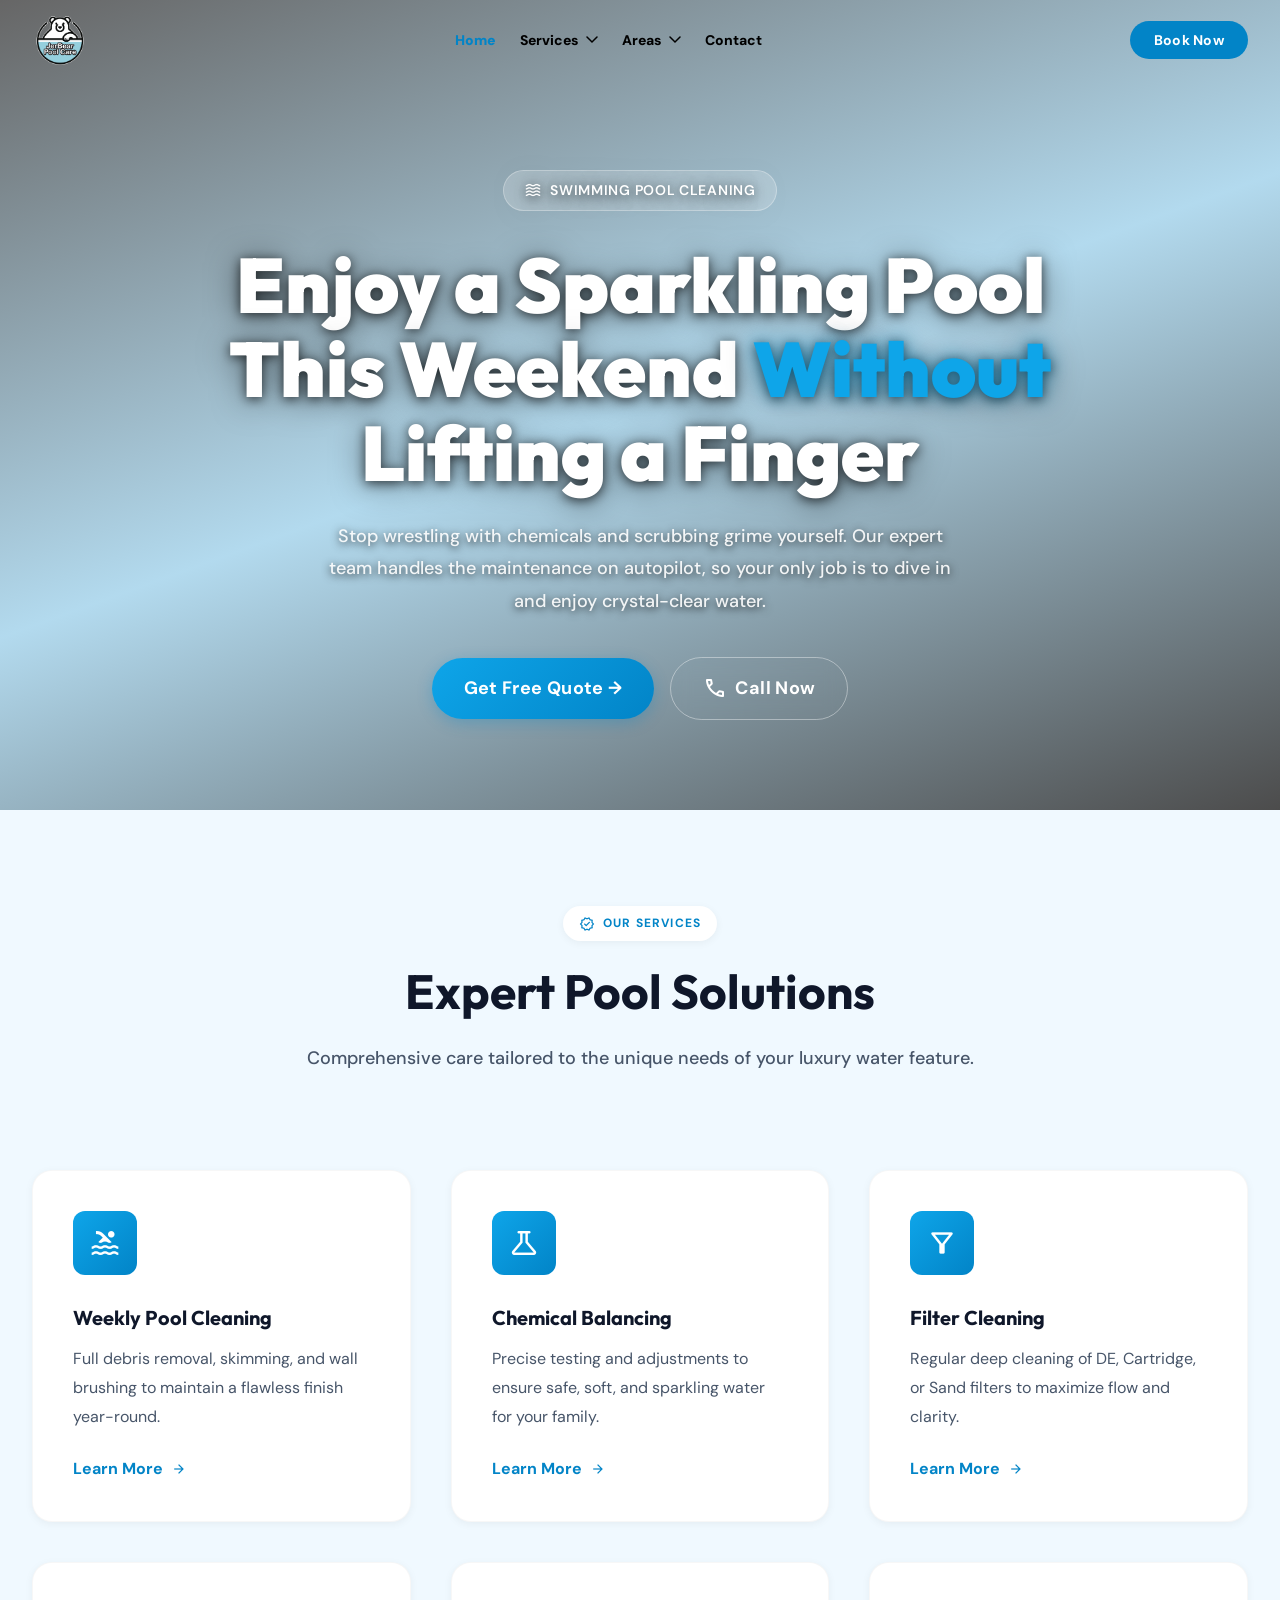
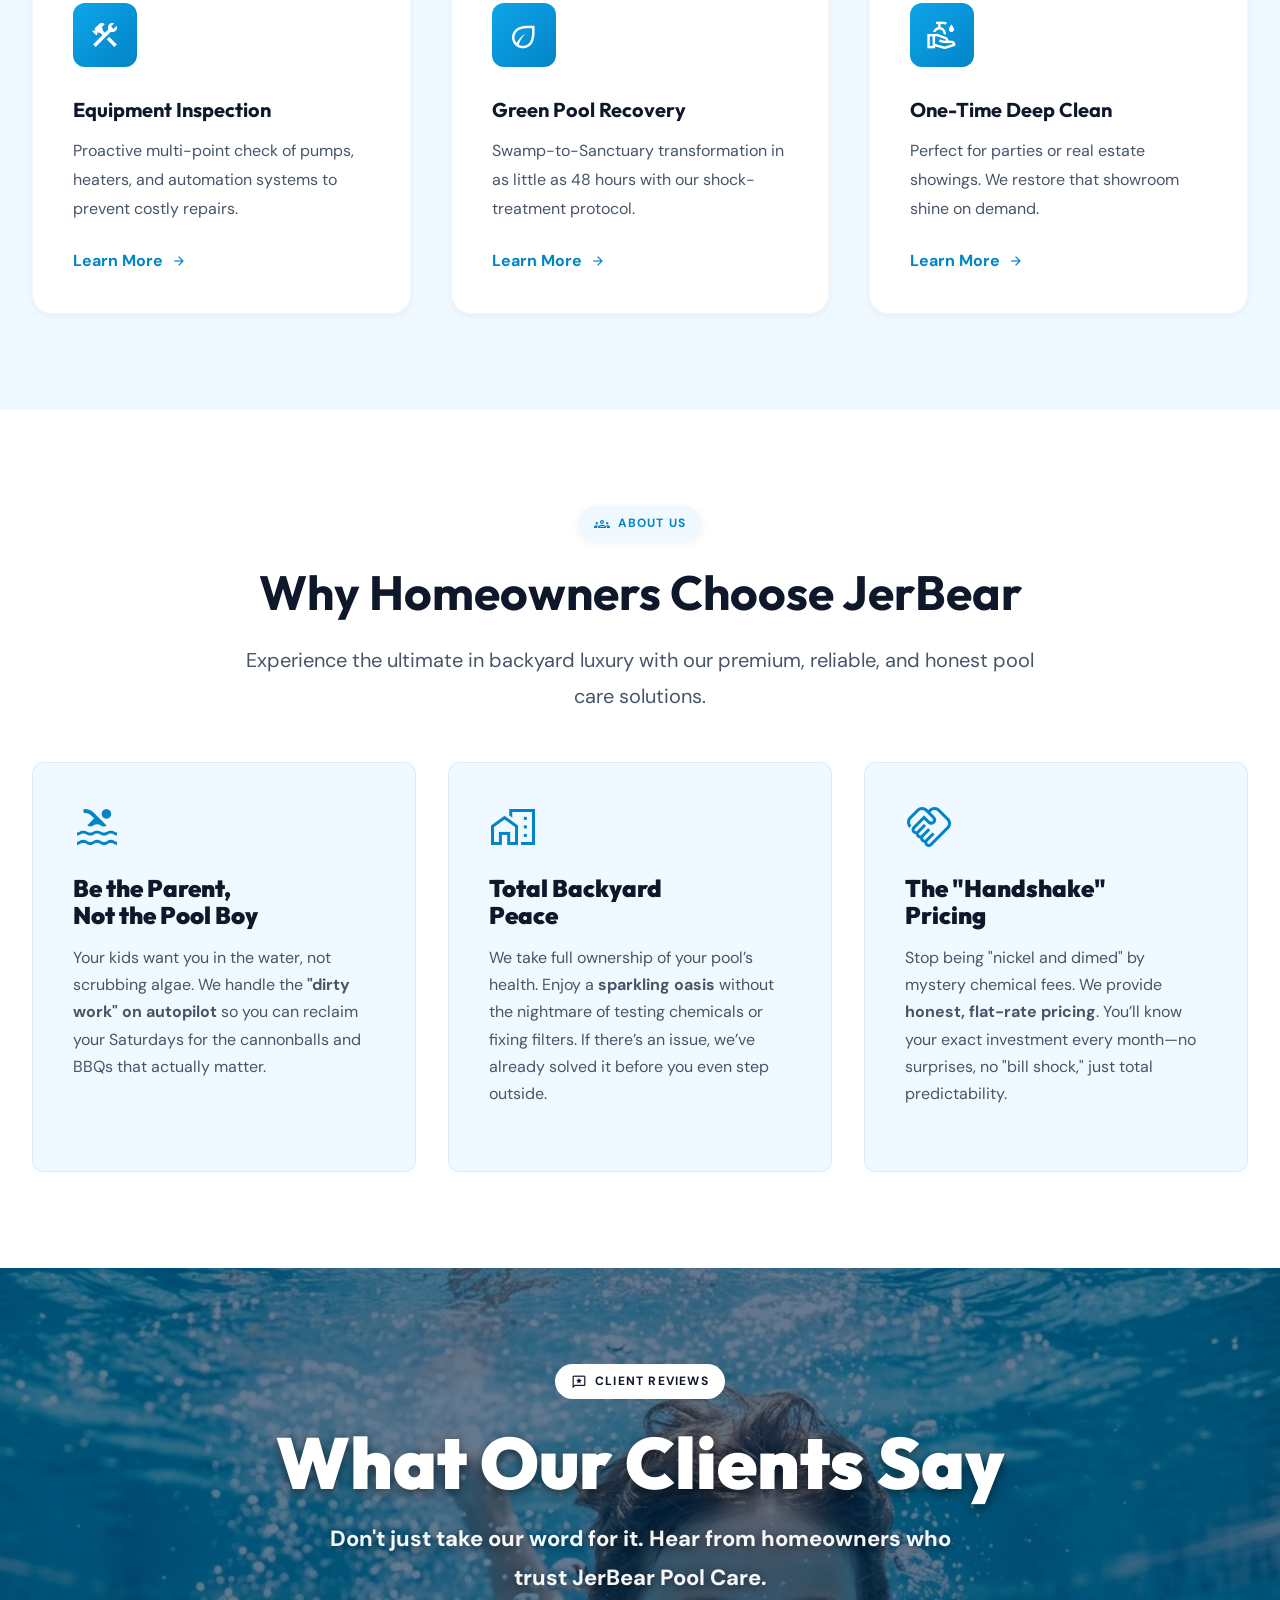
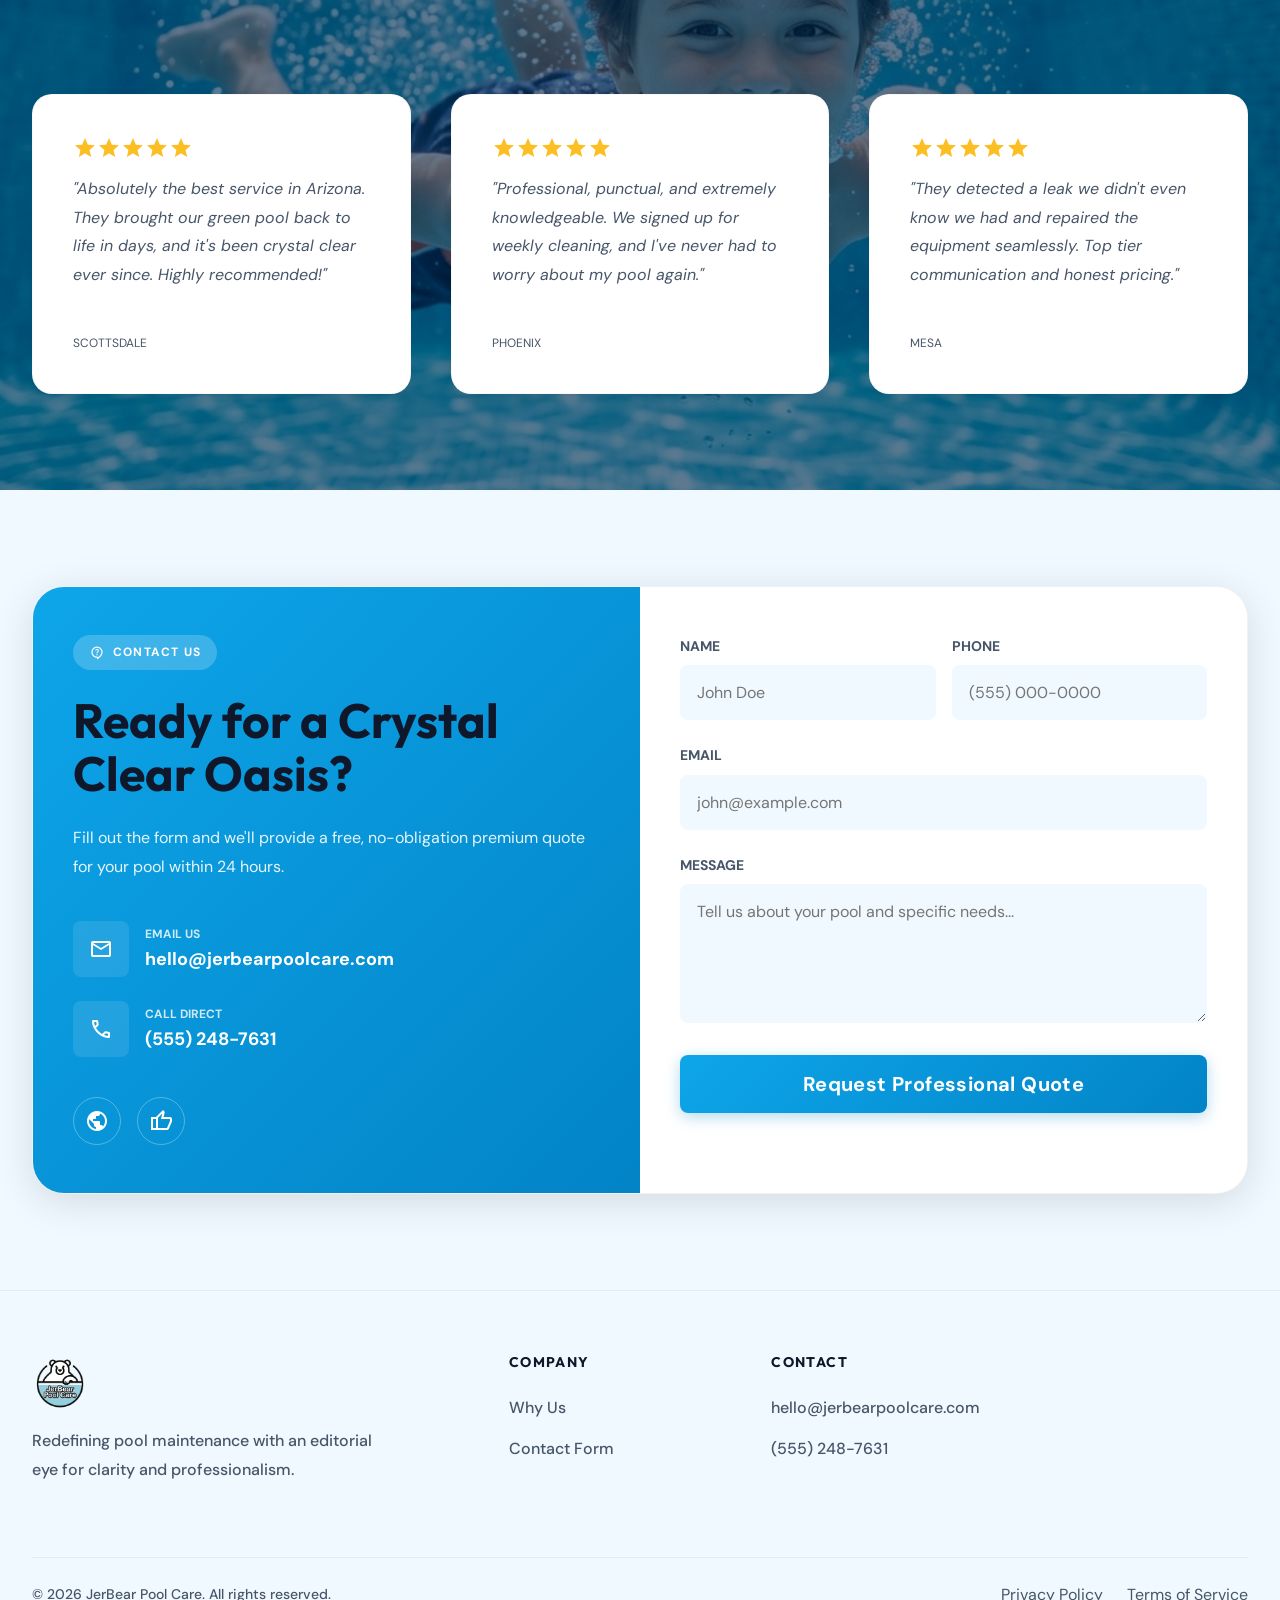
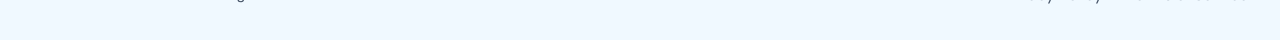
==== commit 927a0e6b: "Optimized video load: Added poster and preload='auto'" ====
--- a/index.html
+++ b/index.html
@@ -108,7 +108,7 @@
     <!-- Hero Section -->
     <section class="hero" aria-label="Hero section">
       <div class="hero__media">
-        <video class="hero__video" autoplay muted loop playsinline preload="metadata">
+        <video class="hero__video" autoplay muted loop playsinline preload="auto">
           <source src="Assests/Hero bg video/Best one .mp4" type="video/mp4">
         </video>
         <div class="hero__overlay" aria-hidden="true"></div>
@@ -242,7 +242,7 @@
     <!-- Testimonials Section -->
     <section class="section-padding section--video" id="testimonials" style="background: var(--color-primary);">
       <div class="section__video-container">
-        <video autoplay muted loop playsinline poster="Assests/Ref images/testimonial bg.png">
+        <video autoplay muted loop playsinline preload="auto" poster="Assests/Ref images/kid_swimming_poster.png">
           <source src="Assests/Hero bg video/Kid swimming.mp4" type="video/mp4">
         </video>
         <div class="section__video-overlay" style="background: rgba(1, 34, 71, 0.6);"></div>
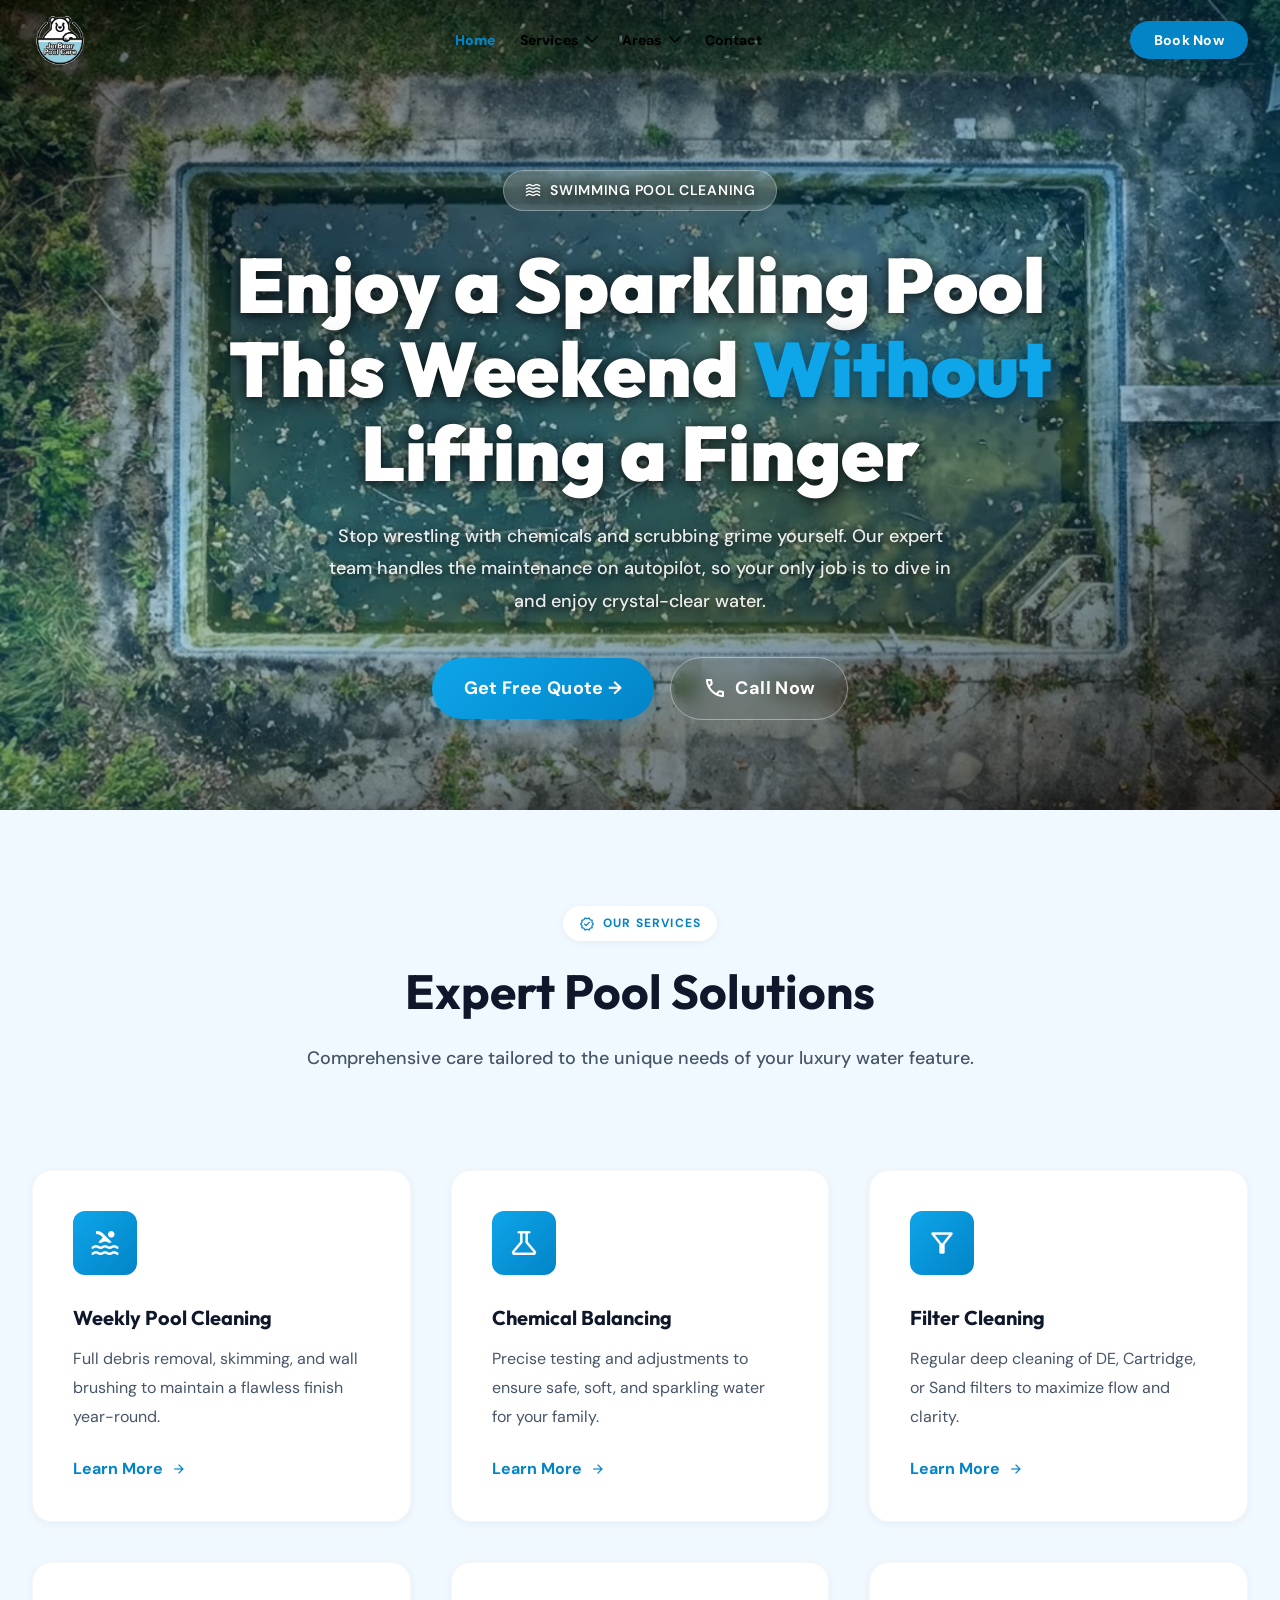
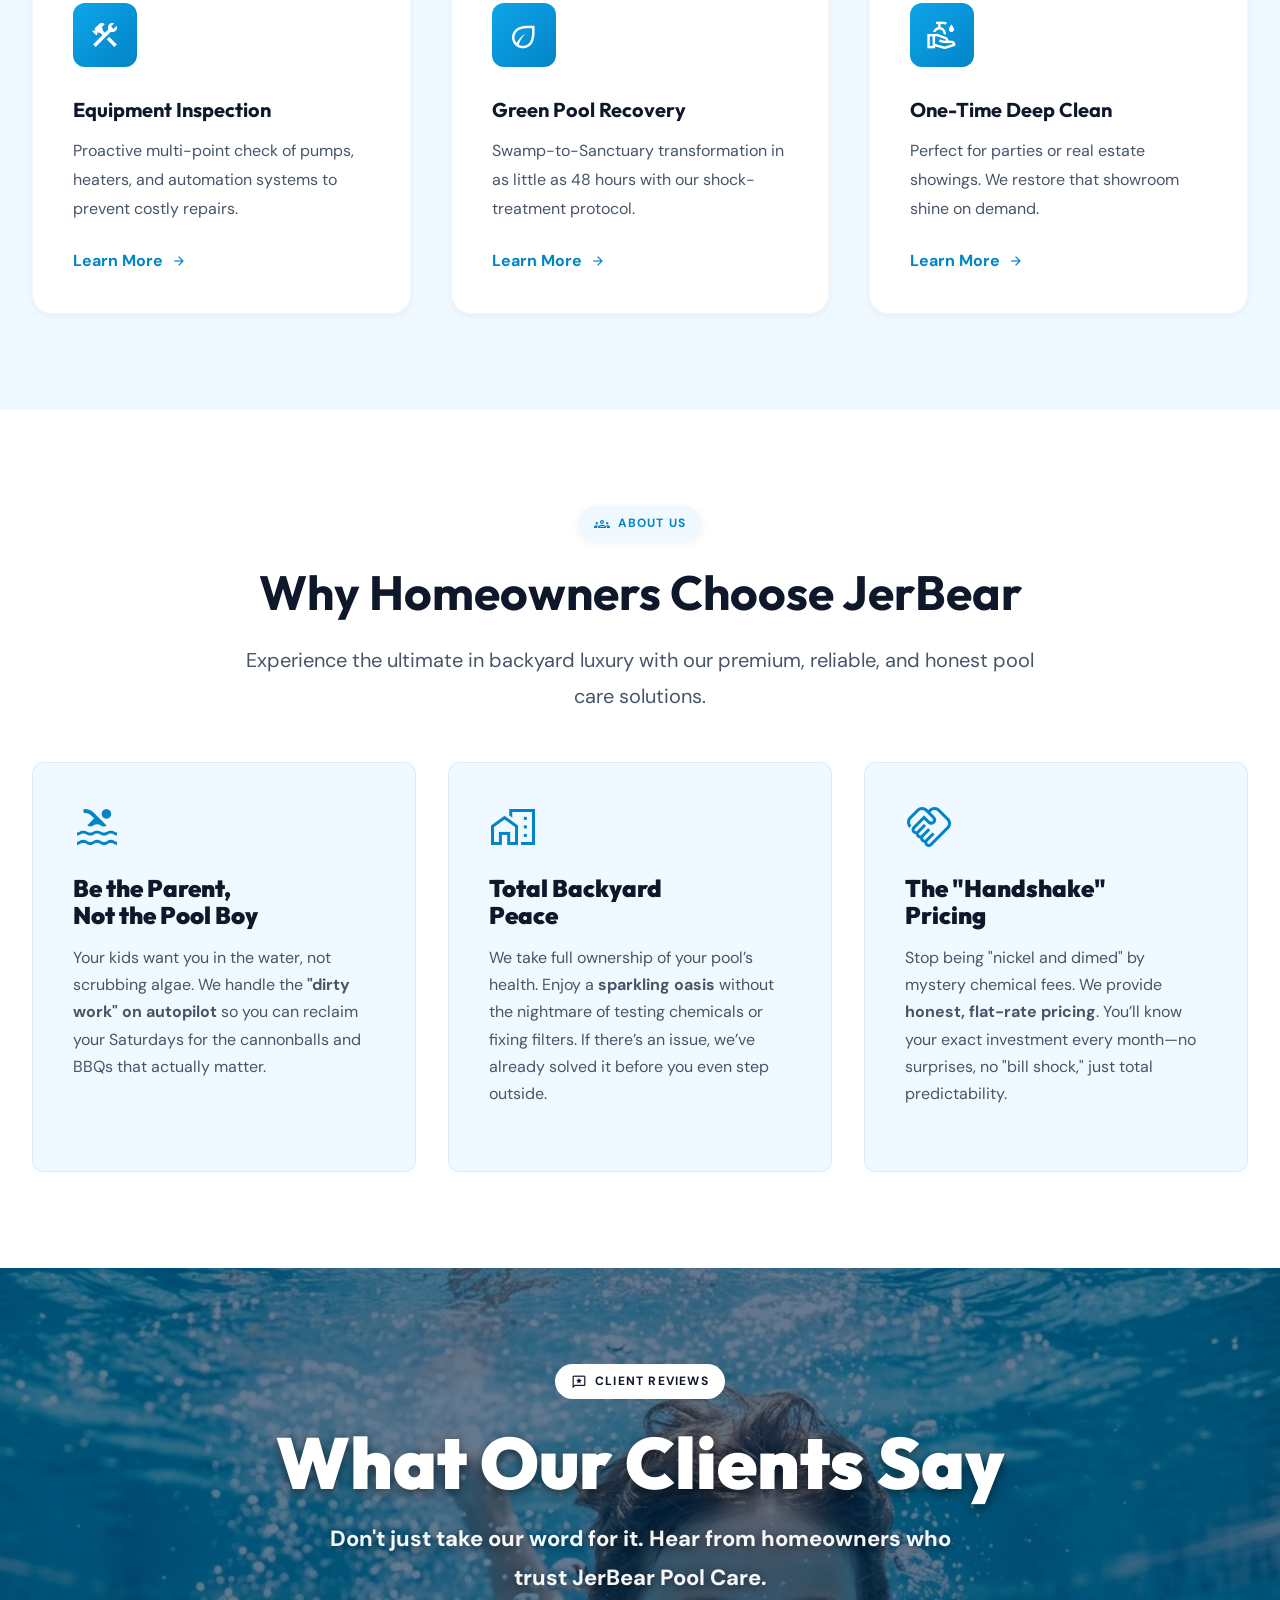
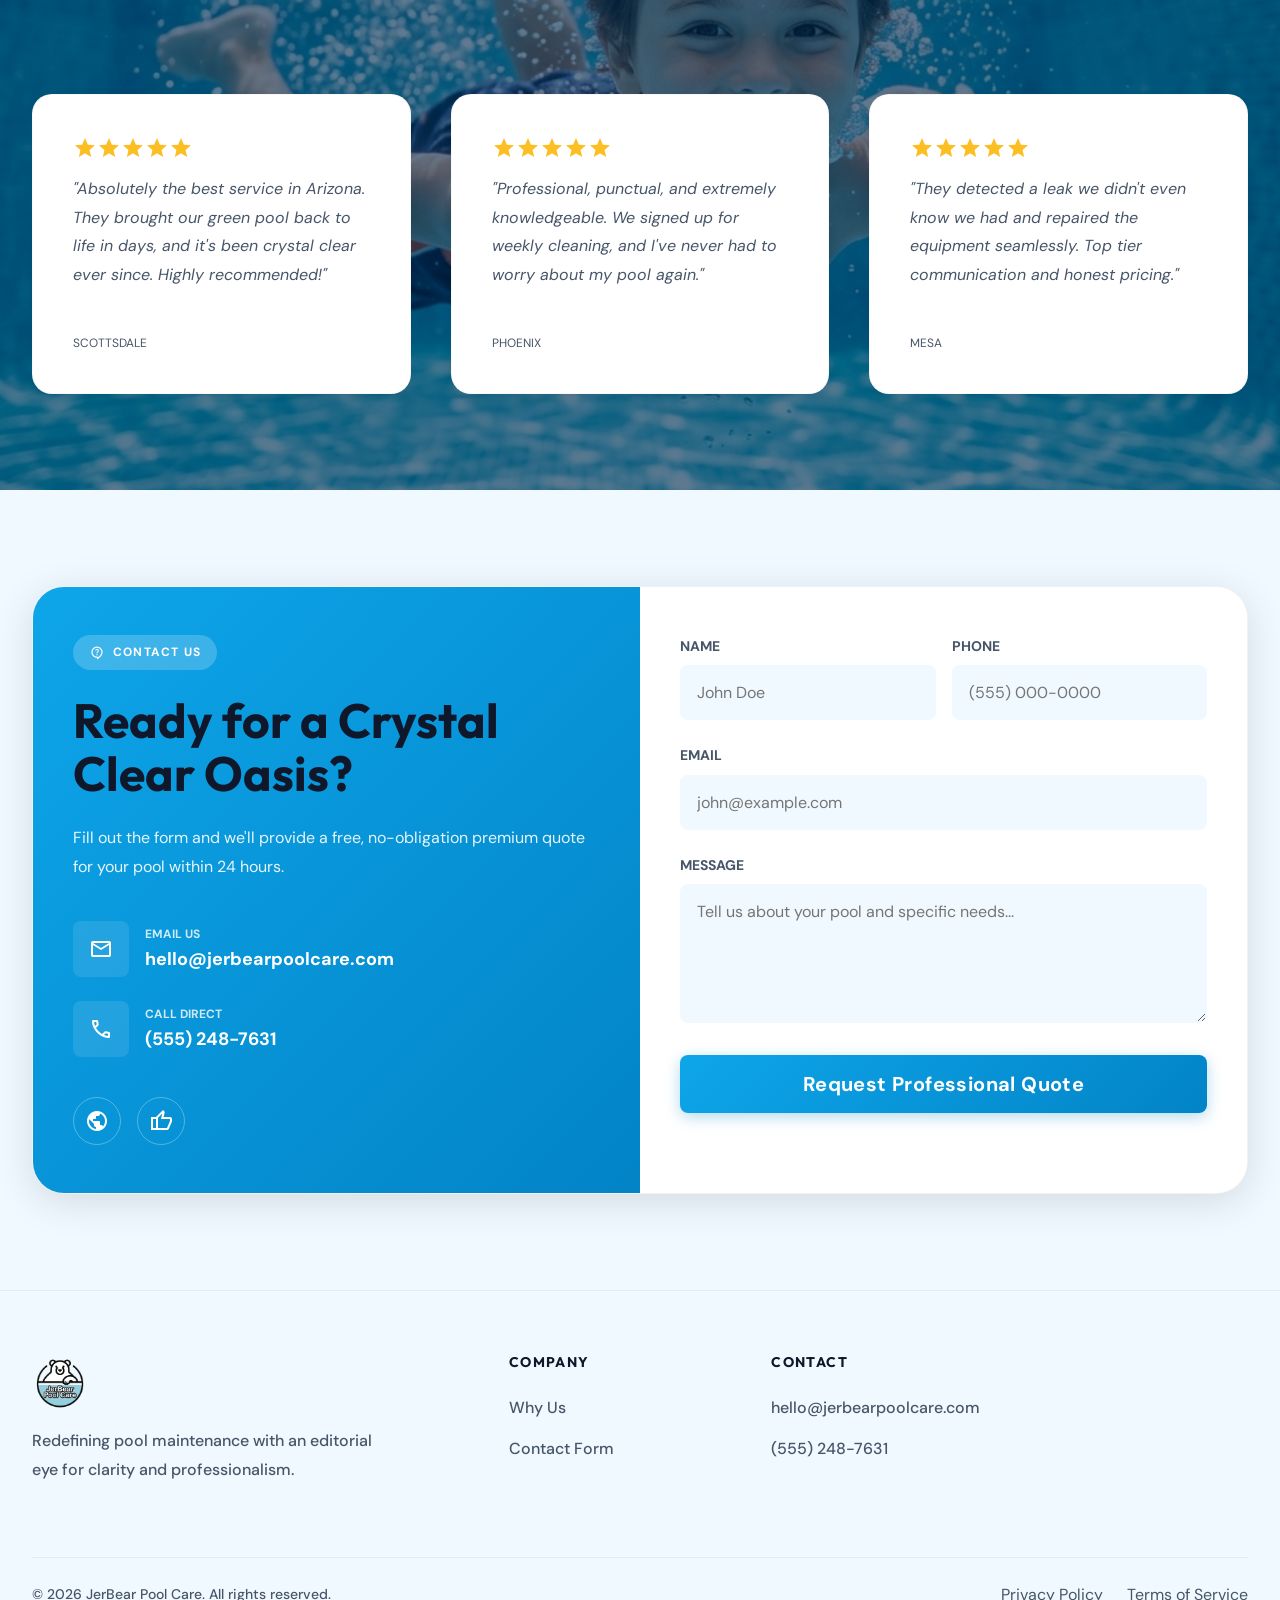
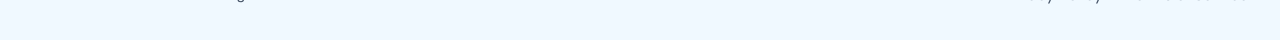
==== commit 7eed8588: "Extreme video performance optimization: Lazy loading, Poster images, and Preload tweaks" ====
--- a/index.html
+++ b/index.html
@@ -108,8 +108,8 @@
     <!-- Hero Section -->
     <section class="hero" aria-label="Hero section">
       <div class="hero__media">
-        <video class="hero__video" autoplay muted loop playsinline preload="auto">
-          <source src="Assests/Hero bg video/Best one .mp4" type="video/mp4">
+        <video id="heroVideo" class="hero__video" autoplay muted loop playsinline preload="metadata" poster="Assests/Ref images/hero_pool_poster.png">
+          <source data-src="Assests/Hero bg video/Best one .mp4" type="video/mp4">
         </video>
         <div class="hero__overlay" aria-hidden="true"></div>
       </div>
@@ -242,8 +242,8 @@
     <!-- Testimonials Section -->
     <section class="section-padding section--video" id="testimonials" style="background: var(--color-primary);">
       <div class="section__video-container">
-        <video autoplay muted loop playsinline preload="auto" poster="Assests/Ref images/kid_swimming_poster.png">
-          <source src="Assests/Hero bg video/Kid swimming.mp4" type="video/mp4">
+        <video id="testimonialVideo" autoplay muted loop playsinline preload="metadata" poster="Assests/Ref images/kid_swimming_poster.png">
+          <source data-src="Assests/Hero bg video/Kid swimming.mp4" type="video/mp4">
         </video>
         <div class="section__video-overlay" style="background: rgba(1, 34, 71, 0.6);"></div>
       </div>
@@ -411,6 +411,7 @@
     </div>
   </footer>
 
+  <script src="js/lazy-load.js"></script>
   <script src="js/nav-init.js"></script>
   <script src="js/animations.js"></script>
   <script>document.getElementById('footerYear').textContent = new Date().getFullYear();</script>
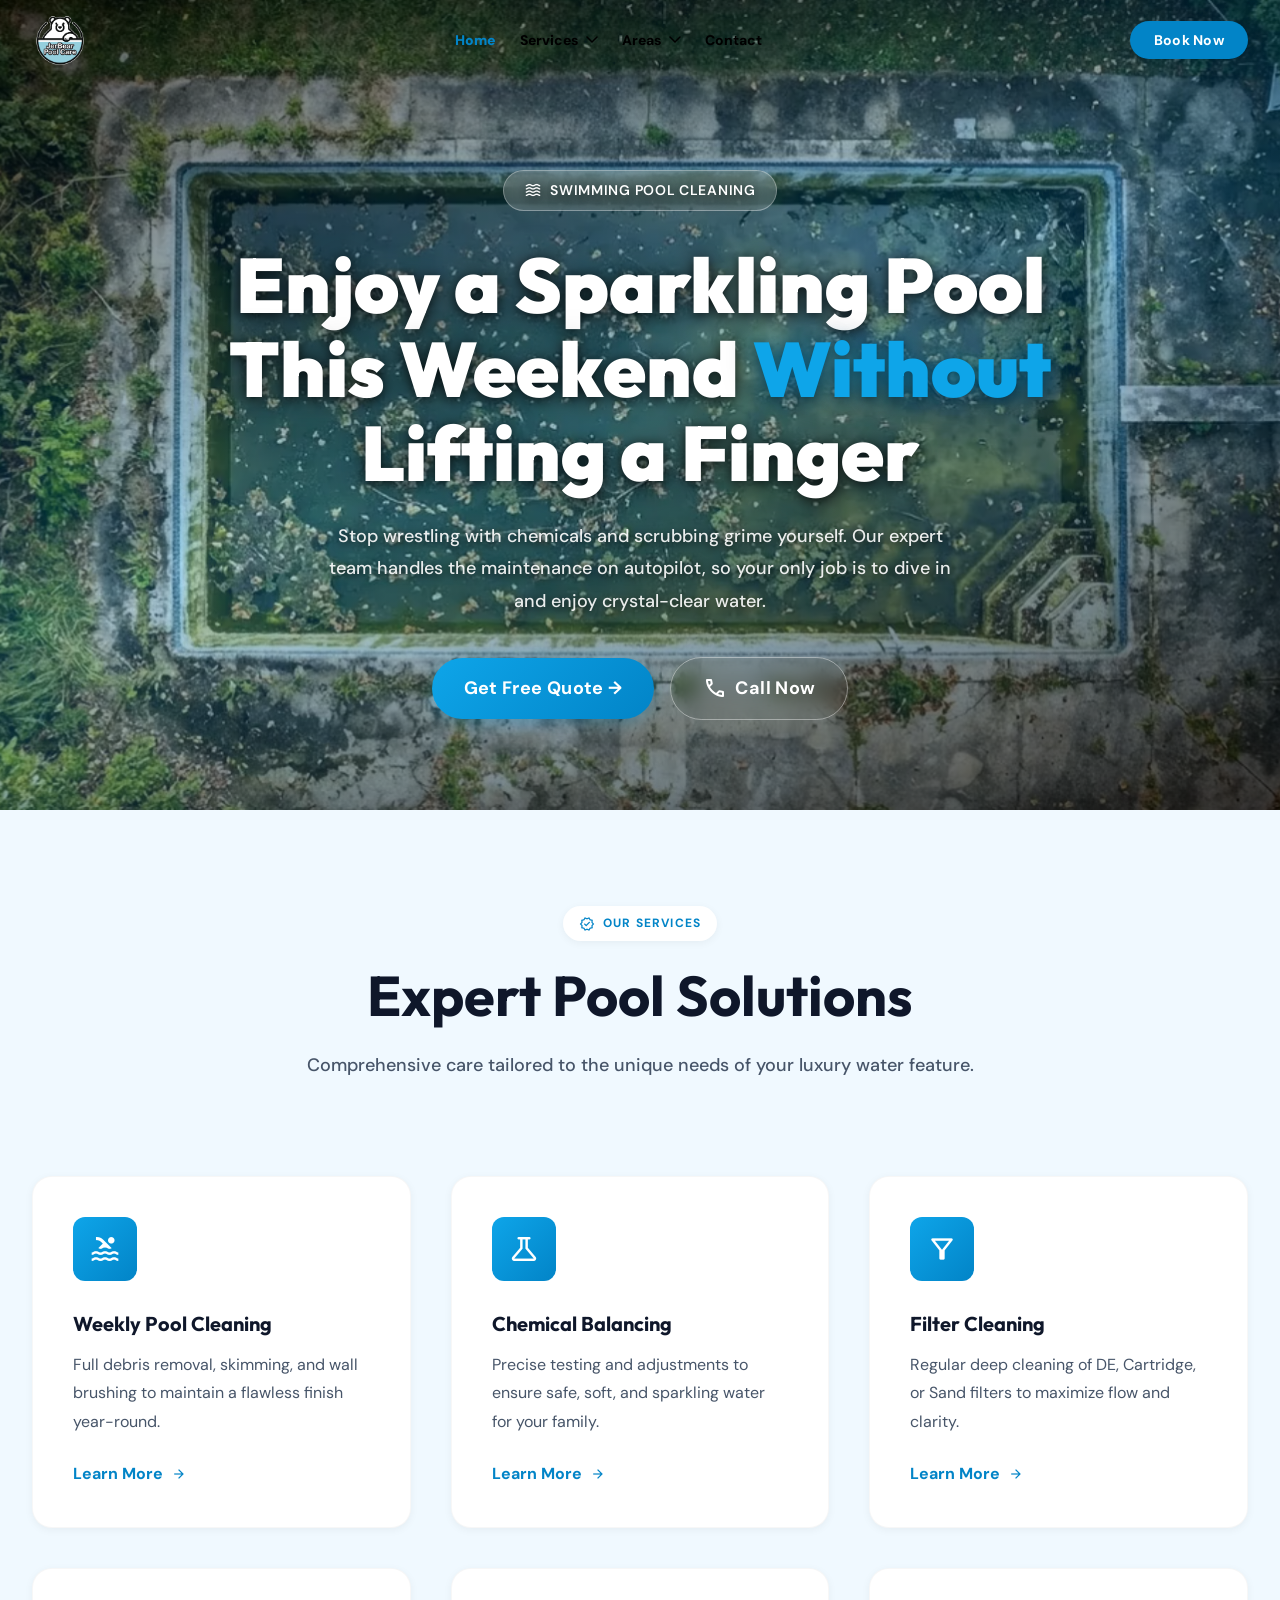
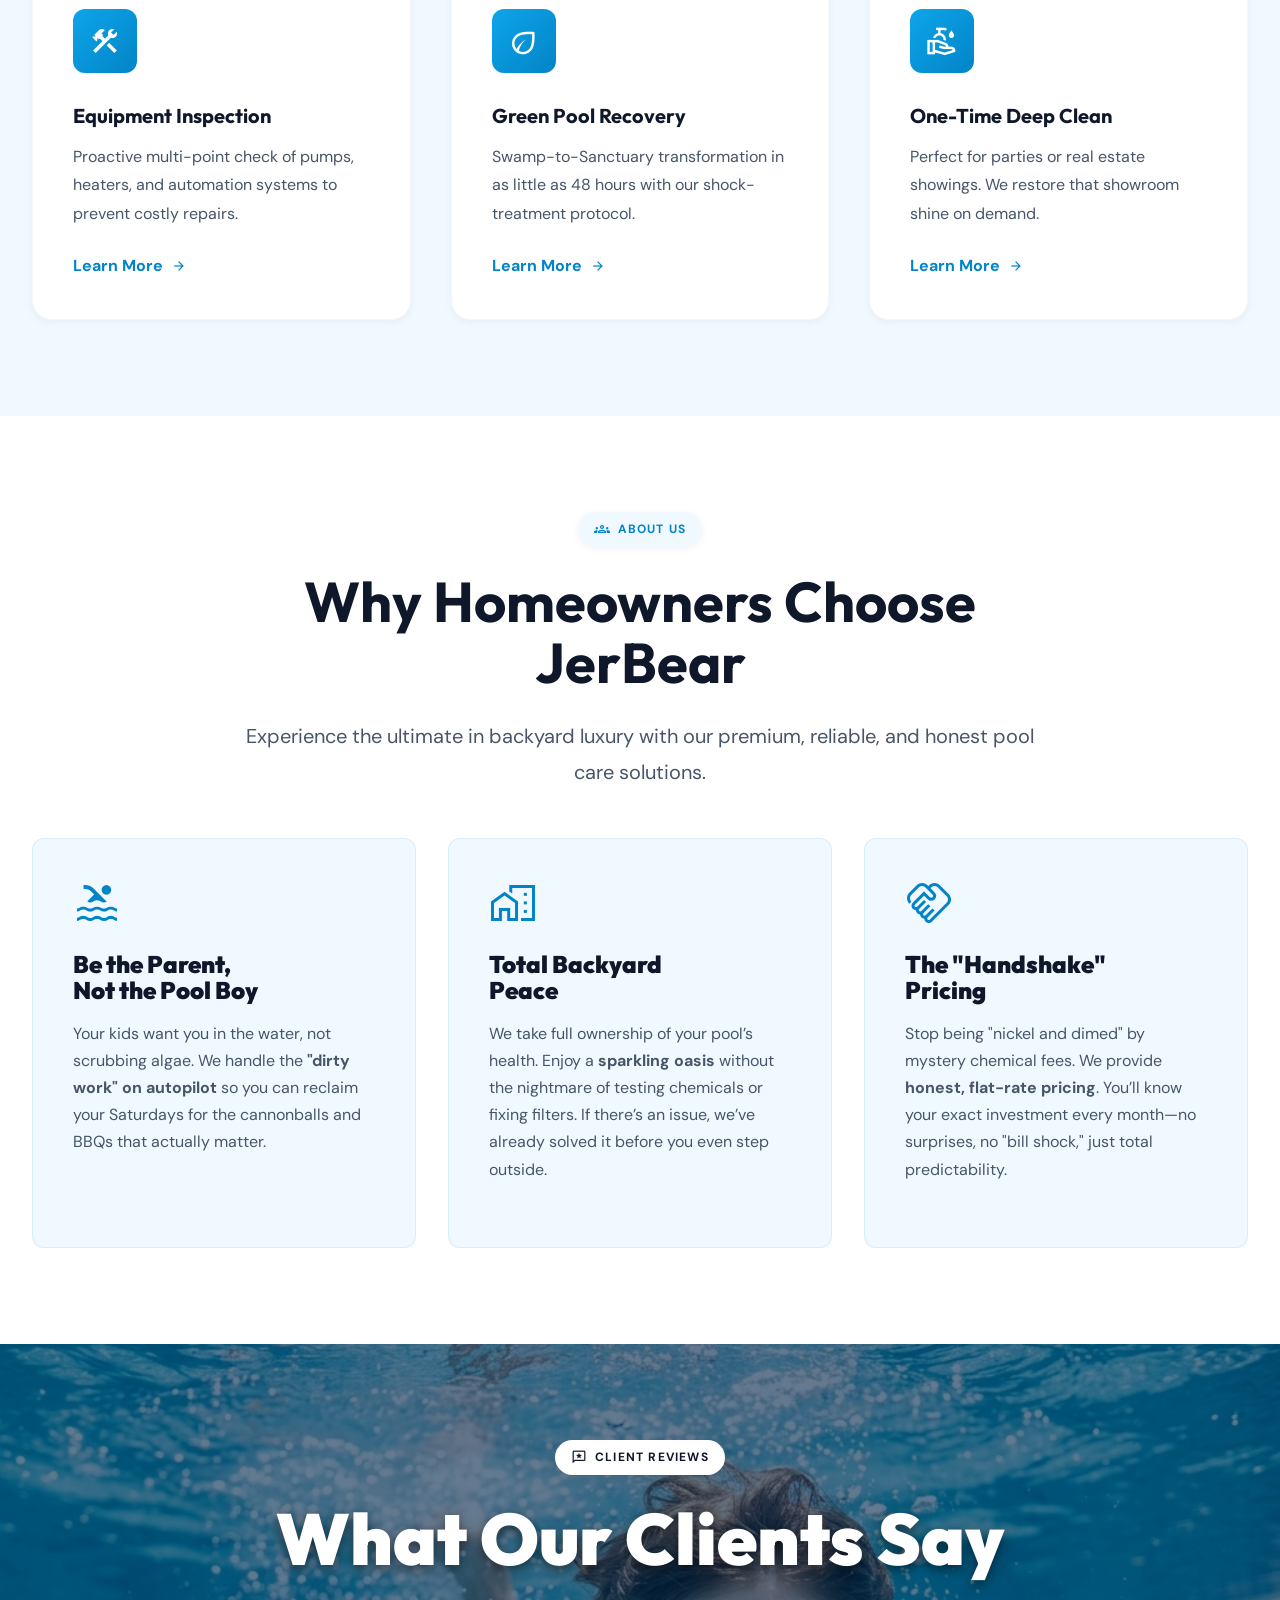
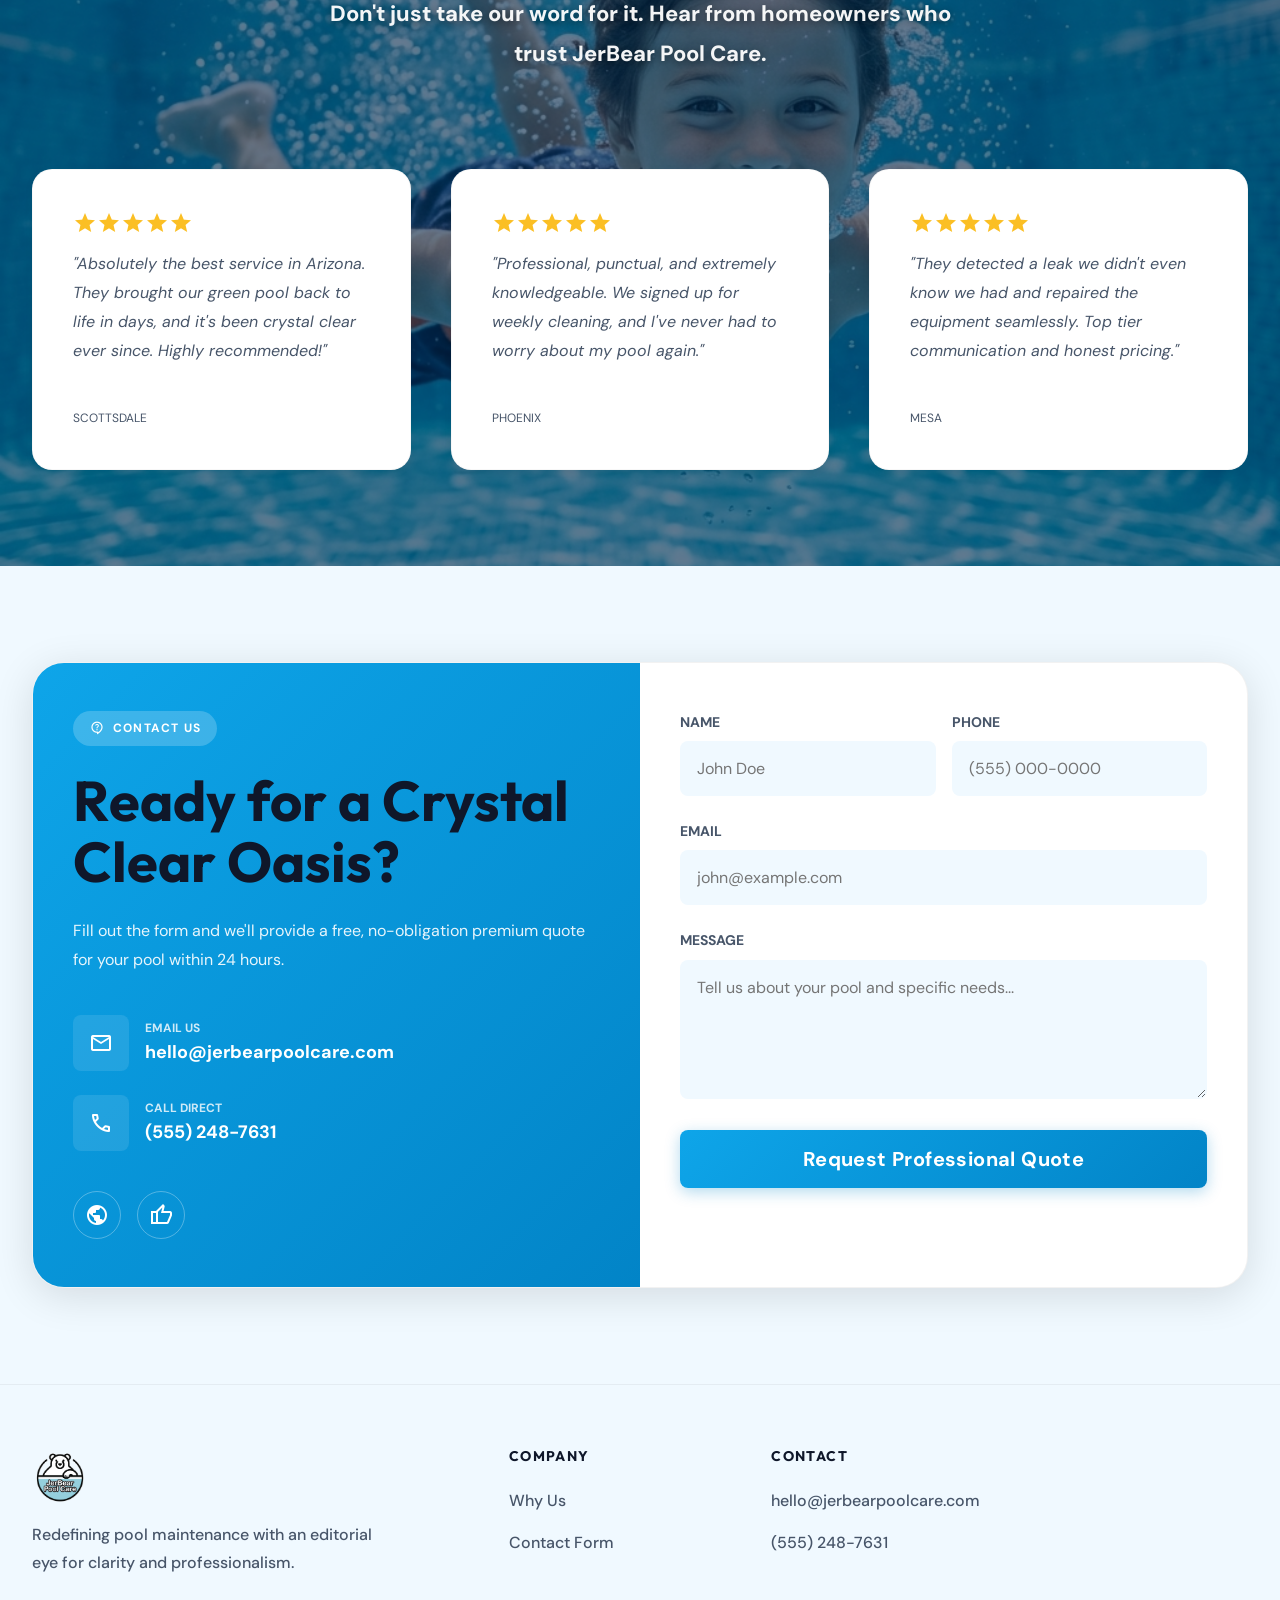
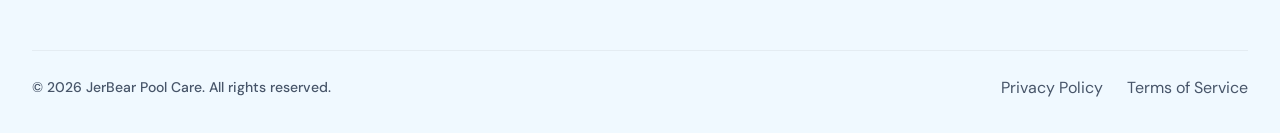
==== commit af1071eb: "Responsive polish: Fluid typography and improved mobile form padding" ====
--- a/index.html
+++ b/index.html
@@ -362,7 +362,7 @@
                 <label>Message</label>
                 <textarea class="input-control" rows="5" placeholder="Tell us about your pool and specific needs..."></textarea>
               </div>
-              <button type="submit" class="btn btn--primary" style="width: 100%; border-radius: var(--radius-md); padding: var(--space-4); font-size: var(--size-lg);">Request Professional Quote</button>
+              <button type="submit" class="btn btn--primary" style="width: 100%; border-radius: var(--radius-md); padding: var(--space-4); font-size: clamp(0.875rem, 4vw, 1.25rem);">Request Professional Quote</button>
             </form>
           </div>
         </div>
--- a/css/nav.css
+++ b/css/nav.css
@@ -9,7 +9,7 @@
   backdrop-filter: none;
   -webkit-backdrop-filter: none;
   border-bottom: 1px solid transparent;
-  z-index: var(--nav-z);
+  z-index: 100000; /* Extremely high to stay on top of sections with relative/absolute */
   transition: background var(--duration-base) var(--ease-smooth),
               backdrop-filter var(--duration-base) var(--ease-smooth),
               border-color var(--duration-base) var(--ease-smooth),
@@ -175,39 +175,53 @@
 
 /* Mobile Menu */
 .nav__mobile {
-  display: none;
+  display: block;
   position: fixed;
   top: var(--nav-height);
   left: 0;
-  right: 0;
-  background: rgba(255,255,255,0.98);
-  backdrop-filter: blur(20px);
-  -webkit-backdrop-filter: blur(20px);
+  width: 100%;
+  height: calc(100vh - var(--nav-height));
+  background: #ffffff !important;
+  padding: var(--space-8) var(--container-pad);
+  transform: translateY(-10px);
+  opacity: 0;
+  visibility: hidden;
+  pointer-events: none;
+  transition: all 0.3s cubic-bezier(0.4, 0, 0.2, 1);
+  z-index: 100001; /* Above almost everything */
+  overflow-y: auto;
   border-top: 1px solid rgba(0,0,0,0.05);
-  padding: var(--space-6) var(--container-pad);
-  transform: translateY(-100%);
-  opacity: 0;
-  transition: transform var(--duration-slow) var(--ease-out),
-              opacity var(--duration-slow) var(--ease-out);
+  box-shadow: 0 4px 10px rgba(0,0,0,0.1);
 }
 
 .nav__mobile.open {
   transform: translateY(0);
   opacity: 1;
+  visibility: visible;
+  pointer-events: auto;
 }
 
 .nav__mobile-list { list-style: none; }
 
 .nav__mobile-link {
   display: block;
+  width: 100%;
   padding: var(--space-4) 0;
   color: var(--text-primary);
   font-size: var(--size-md);
   font-weight: var(--weight-semi);
+  border: none; /* Removed the square box */
   border-bottom: 1px solid rgba(0,0,0,0.05);
+  background: transparent; /* Fixed gray background */
+  text-align: left;
   transition: color var(--duration-fast) var(--ease-smooth);
 }
 .nav__mobile-link:hover { color: var(--color-secondary); }
+
+/* Remove bottom border for triggers to separate them from content */
+.nav__mobile-item--dropdown > .nav__mobile-link {
+  border-bottom: none;
+}
 
 .nav__mobile-item--dropdown .nav__mobile-link {
   display: flex;
@@ -227,6 +241,7 @@
 .nav__mobile-item--dropdown.open .nav__mobile-dropdown {
   max-height: 500px; /* Adjust as needed */
   padding-bottom: var(--space-4);
+  border-bottom: 1px solid rgba(0,0,0,0.05); /* Add it here instead */
 }
 
 .nav__mobile-item--dropdown .nav__arrow {
@@ -246,5 +261,4 @@
 @media (max-width: 900px) {
   .nav__menu, .btn--nav { display: none !important; }
   .nav__hamburger { display: flex; }
-  .nav__mobile { display: block; }
-}
+}
--- a/css/components.css
+++ b/css/components.css
@@ -5,13 +5,15 @@
 .max-w-2xl { max-width: 42rem; margin-inline: auto; }
 
 .section-title {
-  font-size: var(--size-3xl);
+  font-size: clamp(2rem, 6vw, 3.5rem);
   margin-bottom: var(--space-6);
+  line-height: 1.1;
 }
 .section-subtitle {
-  font-size: var(--size-md);
+  font-size: clamp(1rem, 3.5vw, 1.125rem);
   color: var(--text-secondary);
   font-weight: var(--weight-medium);
+  line-height: var(--leading-normal);
 }
 
 .grid-3 {
@@ -133,6 +135,12 @@
 }
 .form-card__form { padding: var(--space-12) var(--space-10); }
 
+@media (max-width: 600px) {
+  .form-card__info, .form-card__form {
+    padding: var(--space-8) var(--space-6);
+  }
+}
+
 .input-group { margin-bottom: var(--space-6); }
 .input-group label {
   display: block;
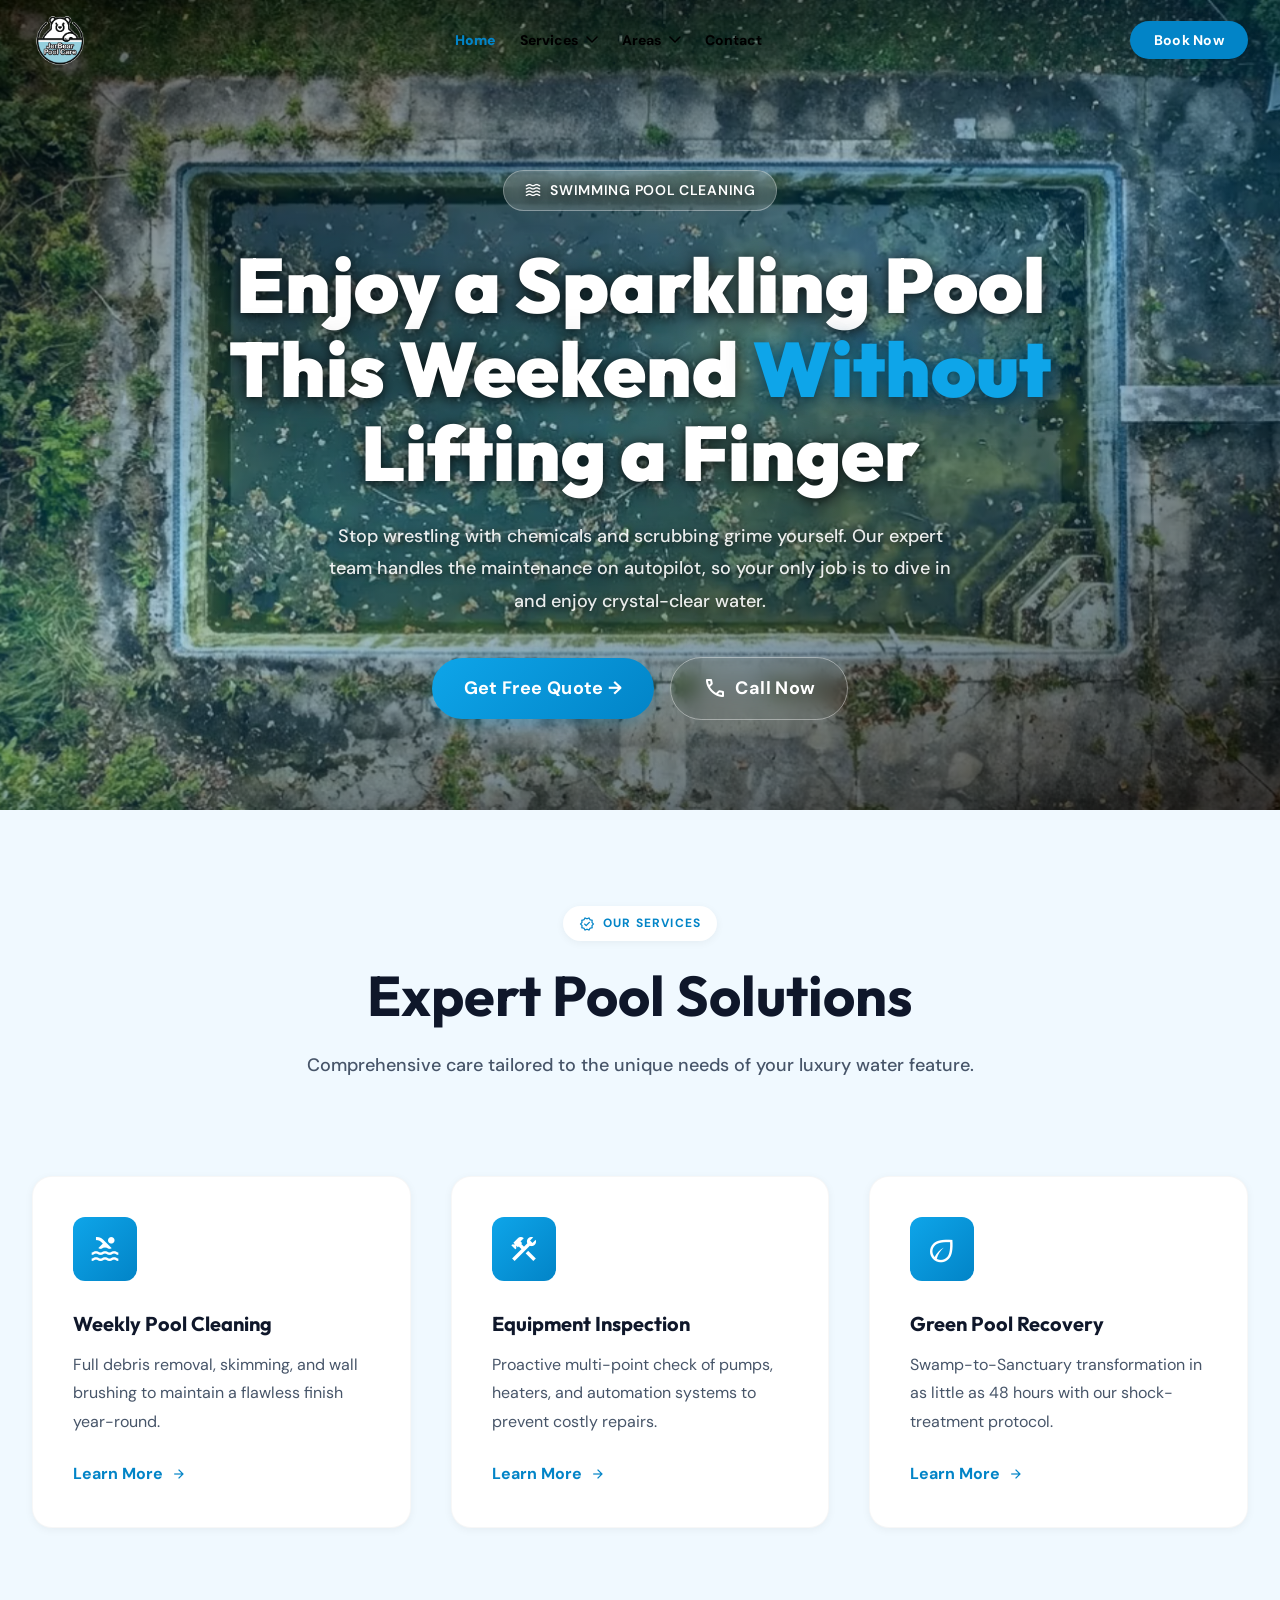
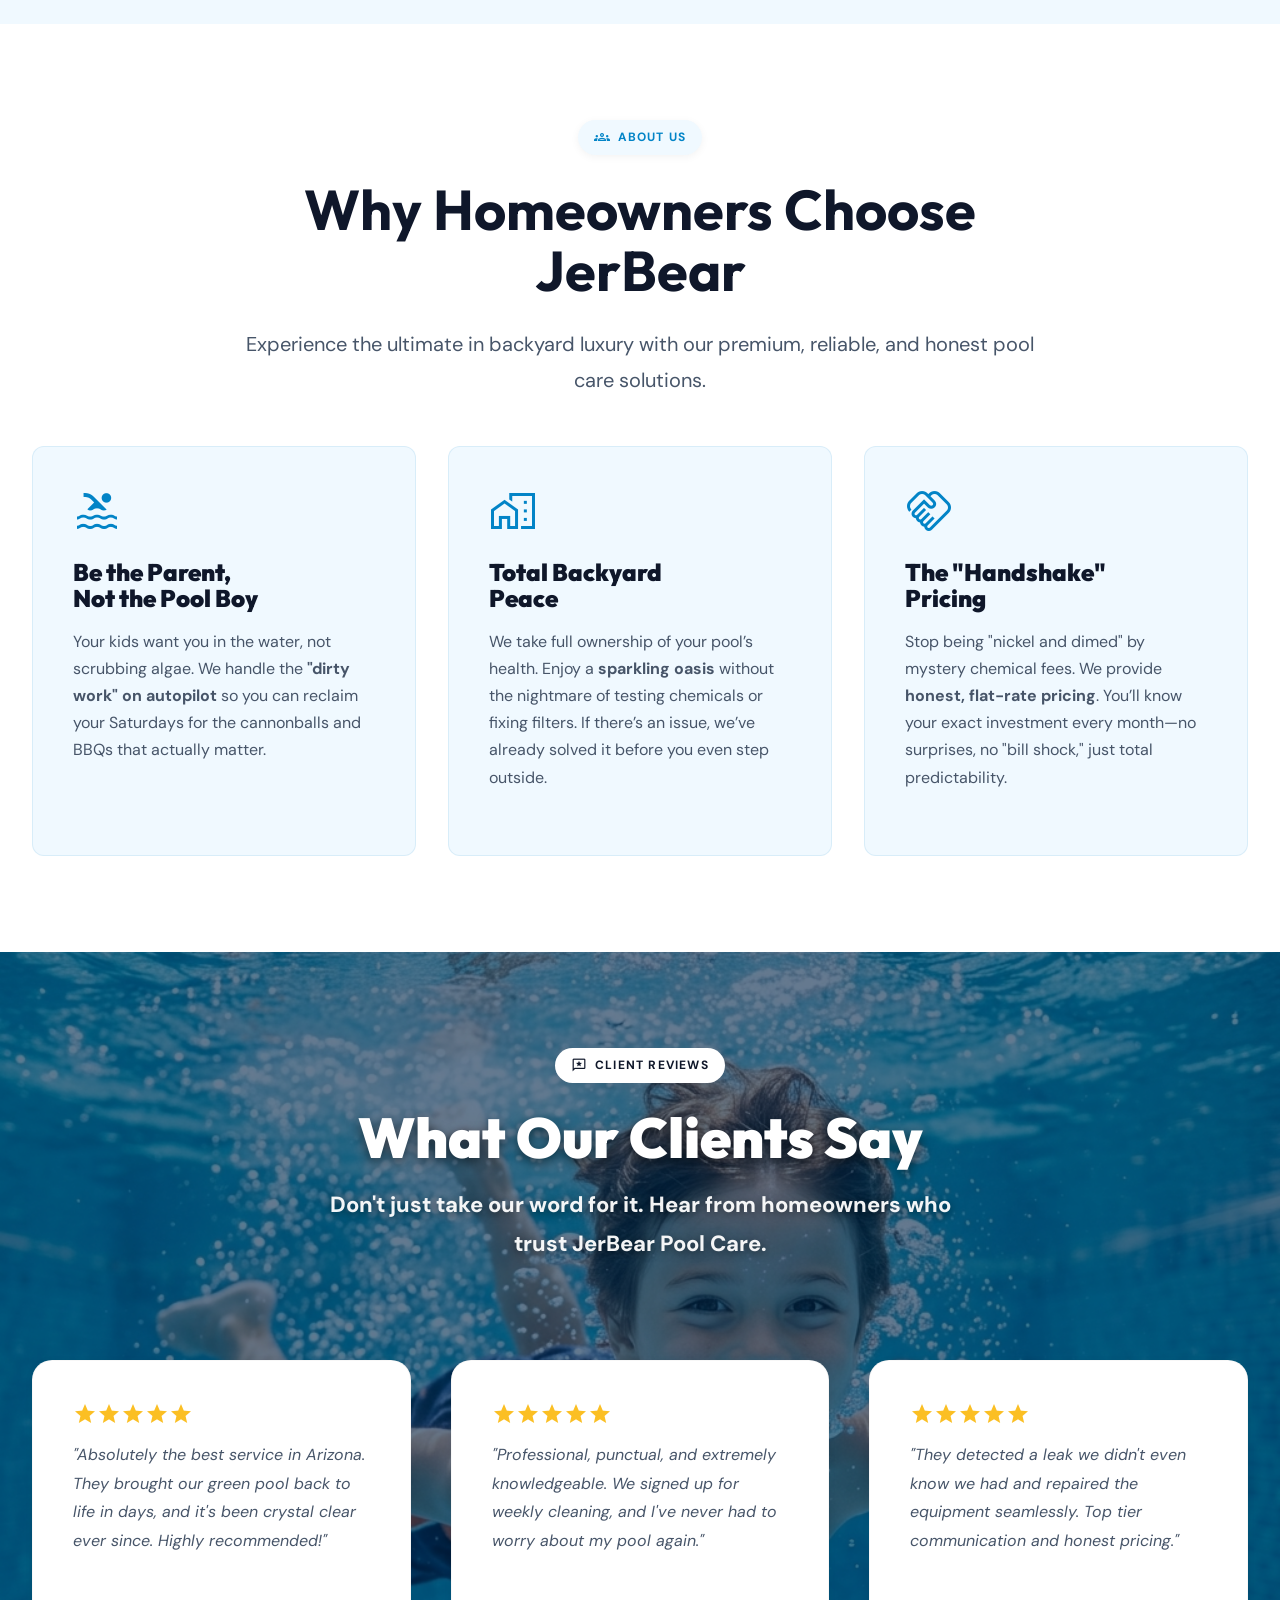
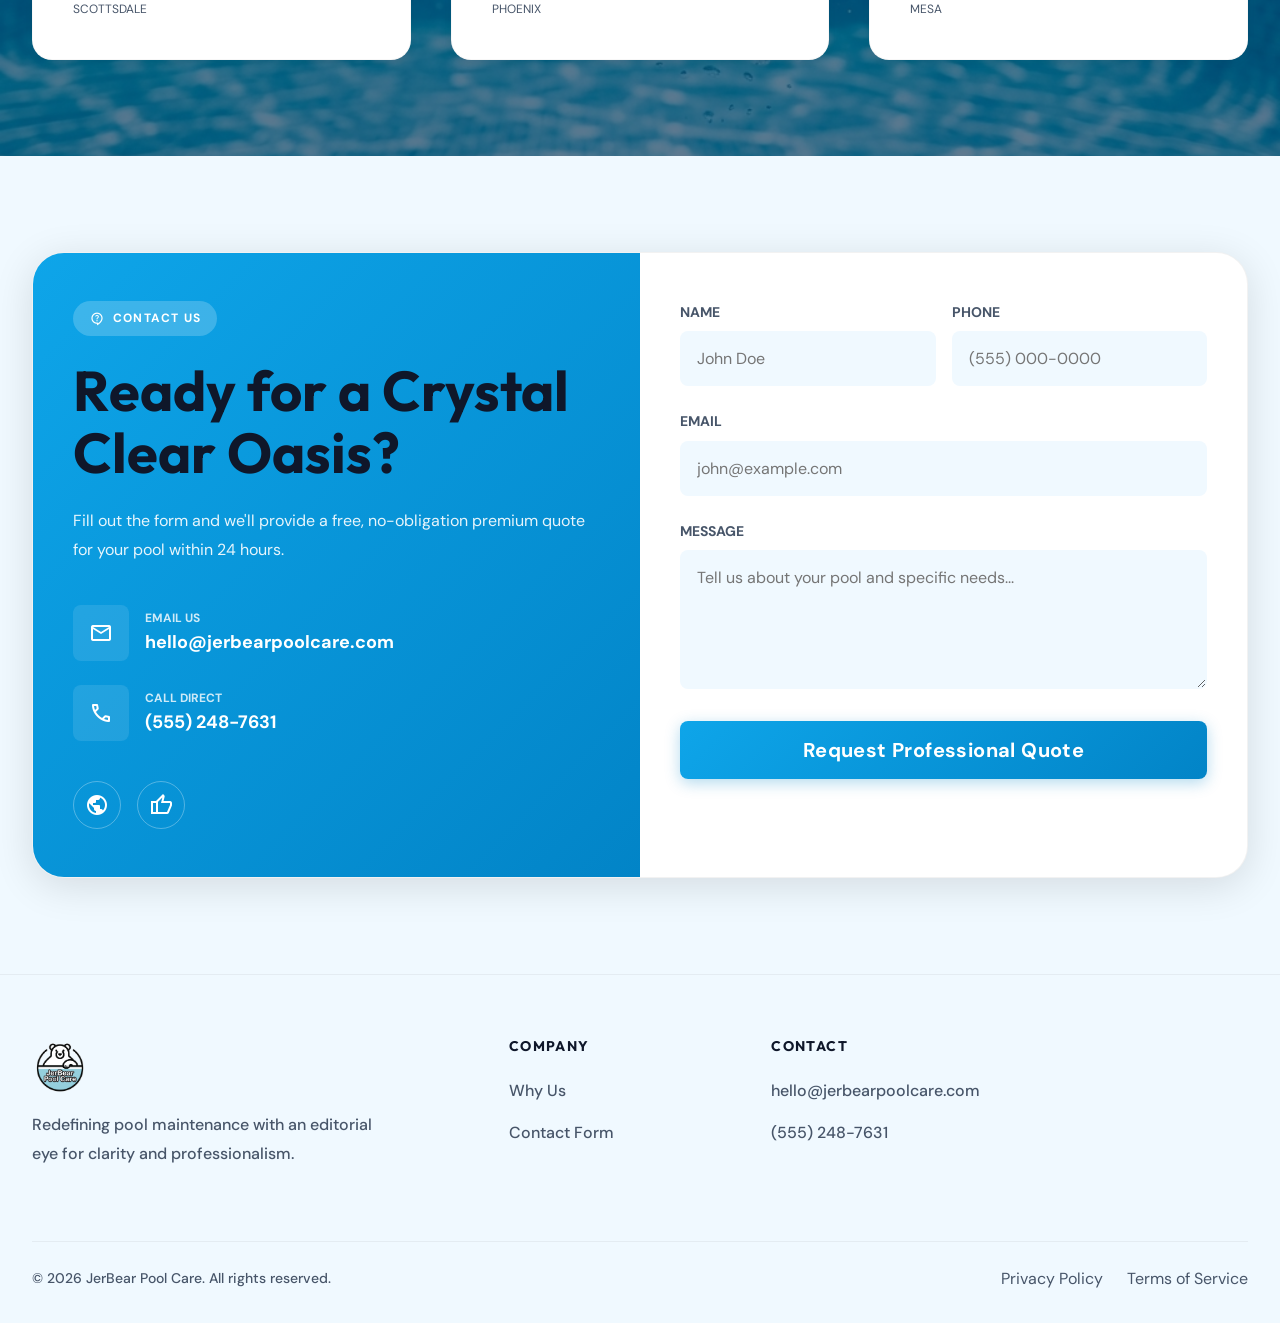
==== commit 28cfea7a: "UI: Refined Home page services section to 3 cards" ====
--- a/index.html
+++ b/index.html
@@ -158,24 +158,6 @@
 
           <div class="card">
             <div>
-              <div class="card__icon"><span class="material-symbols-outlined" style="font-size:32px">science</span></div>
-              <h3 class="card__title">Chemical Balancing</h3>
-              <p class="card__text">Precise testing and adjustments to ensure safe, soft, and sparkling water for your family.</p>
-            </div>
-            <a href="contact.html" class="card__link">Learn More <span class="material-symbols-outlined" style="font-size:16px">arrow_forward</span></a>
-          </div>
-
-          <div class="card">
-            <div>
-              <div class="card__icon"><span class="material-symbols-outlined" style="font-size:32px">filter_alt</span></div>
-              <h3 class="card__title">Filter Cleaning</h3>
-              <p class="card__text">Regular deep cleaning of DE, Cartridge, or Sand filters to maximize flow and clarity.</p>
-            </div>
-            <a href="contact.html" class="card__link">Learn More <span class="material-symbols-outlined" style="font-size:16px">arrow_forward</span></a>
-          </div>
-
-          <div class="card">
-            <div>
               <div class="card__icon"><span class="material-symbols-outlined" style="font-size:32px">construction</span></div>
               <h3 class="card__title">Equipment Inspection</h3>
               <p class="card__text">Proactive multi-point check of pumps, heaters, and automation systems to prevent costly repairs.</p>
@@ -190,15 +172,6 @@
               <p class="card__text">Swamp-to-Sanctuary transformation in as little as 48 hours with our shock-treatment protocol.</p>
             </div>
             <a href="contact.html" class="card__link">Learn More <span class="material-symbols-outlined" style="font-size:16px">arrow_forward</span></a>
-          </div>
-
-          <div class="card">
-            <div>
-              <div class="card__icon"><span class="material-symbols-outlined" style="font-size:32px">clean_hands</span></div>
-              <h3 class="card__title">One-Time Deep Clean</h3>
-              <p class="card__text">Perfect for parties or real estate showings. We restore that showroom shine on demand.</p>
-            </div>
-            <a href="services/restoration.html" class="card__link">Learn More <span class="material-symbols-outlined" style="font-size:16px">arrow_forward</span></a>
           </div>
         </div>
       </div>
--- a/css/buttons.css
+++ b/css/buttons.css
@@ -74,4 +74,12 @@
   font-size: var(--size-md);
 }
 
+@media (max-width: 600px) {
+  .btn--lg {
+    padding: var(--space-3) var(--space-6);
+    font-size: var(--size-sm);
+    width: 100%; /* Make them full width on mobile for better tap target */
+  }
+}
+
 .btn:active { transform: translateY(0) scale(0.98); }
--- a/css/components.css
+++ b/css/components.css
@@ -214,7 +214,7 @@
 .testimonial-title {
   color: #ffffff;
   font-weight: 900 !important;
-  font-size: clamp(2.25rem, 8vw, 4.5rem);
+  font-size: clamp(2.25rem, 8vw, 3.5rem);
   text-shadow: 0 4px 12px rgba(0,0,0,0.5);
   position: relative;
   z-index: 10;
@@ -231,3 +231,26 @@
   z-index: 10;
   margin-inline: auto;
 }
+
+.checklist-grid {
+  display: grid;
+  grid-template-columns: 1fr;
+  gap: var(--space-4);
+}
+@media (min-width: 768px) {
+  .checklist-grid {
+    grid-template-columns: 1fr 1fr;
+  }
+}
+
+.hero__btns {
+  display: flex;
+  gap: var(--space-4);
+  margin-top: var(--space-2);
+}
+@media (max-width: 600px) {
+  .hero__btns {
+    flex-direction: column;
+    gap: var(--space-3);
+  }
+}
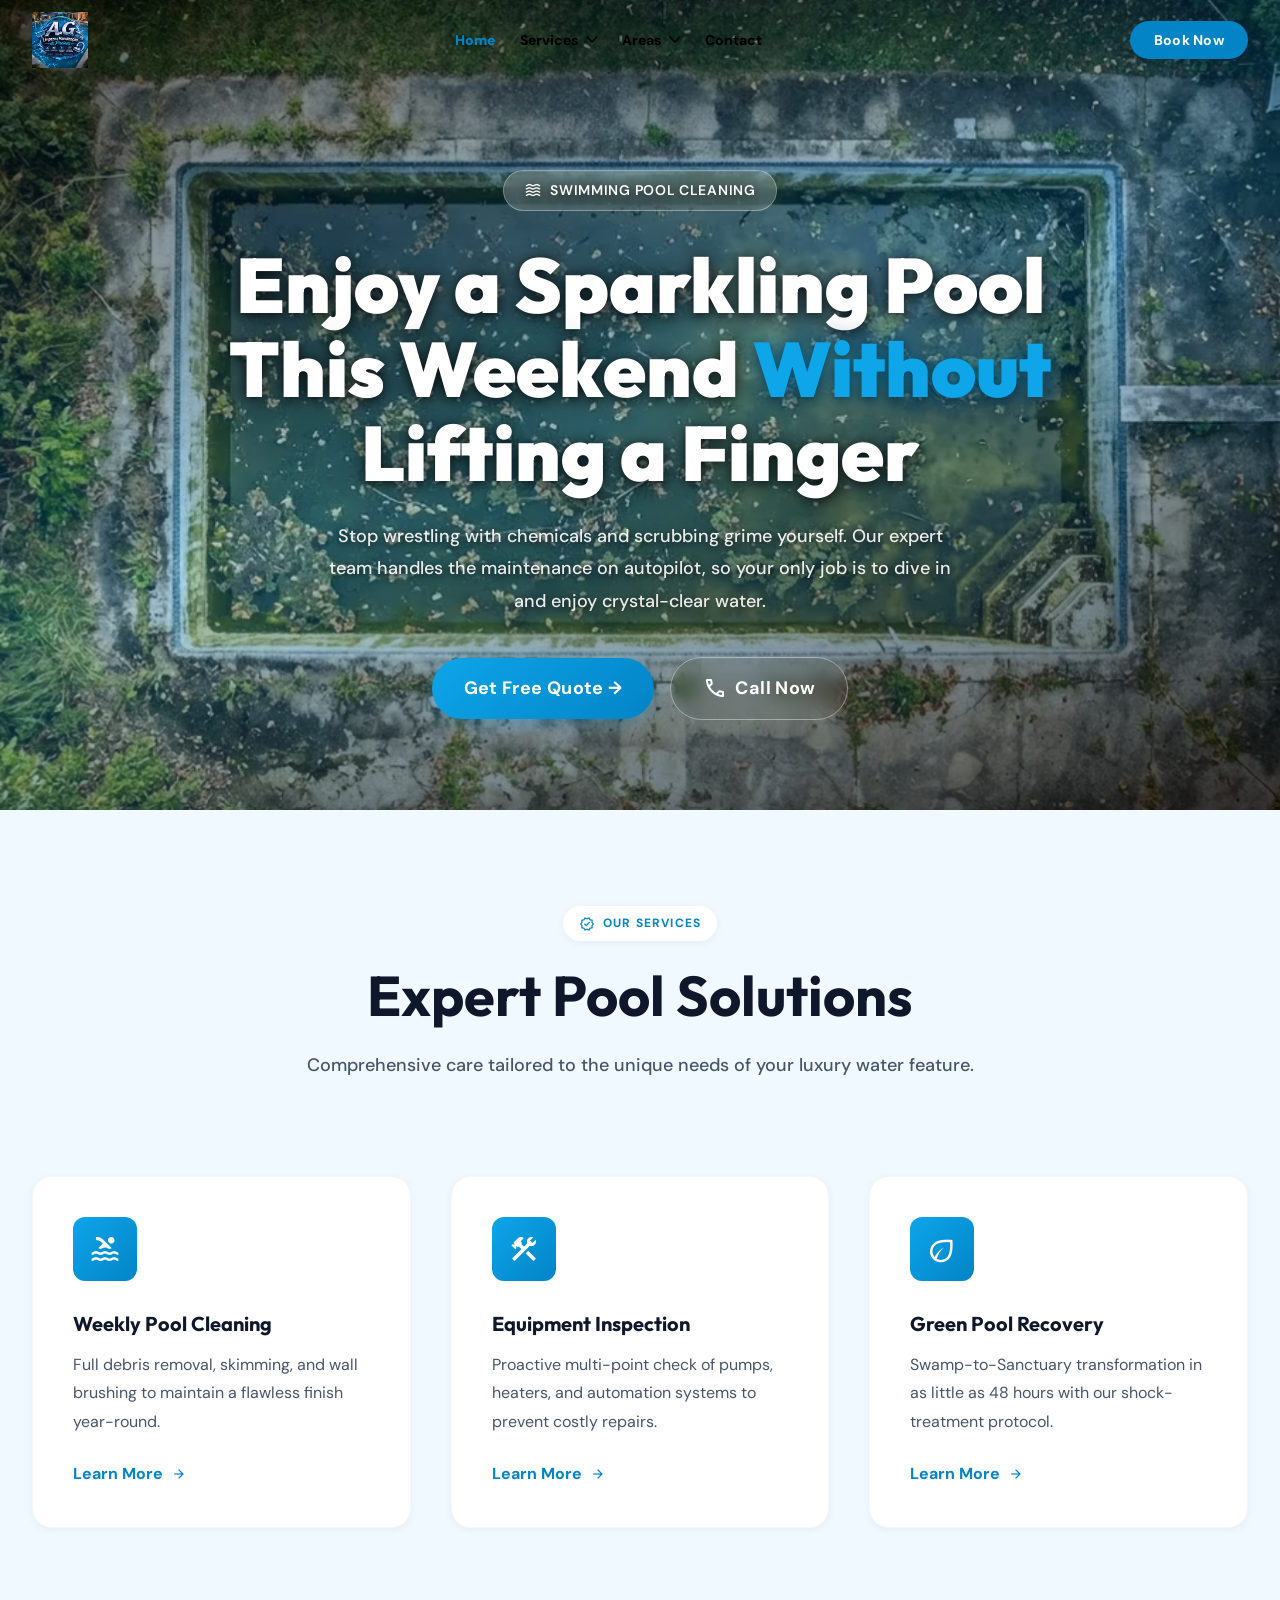
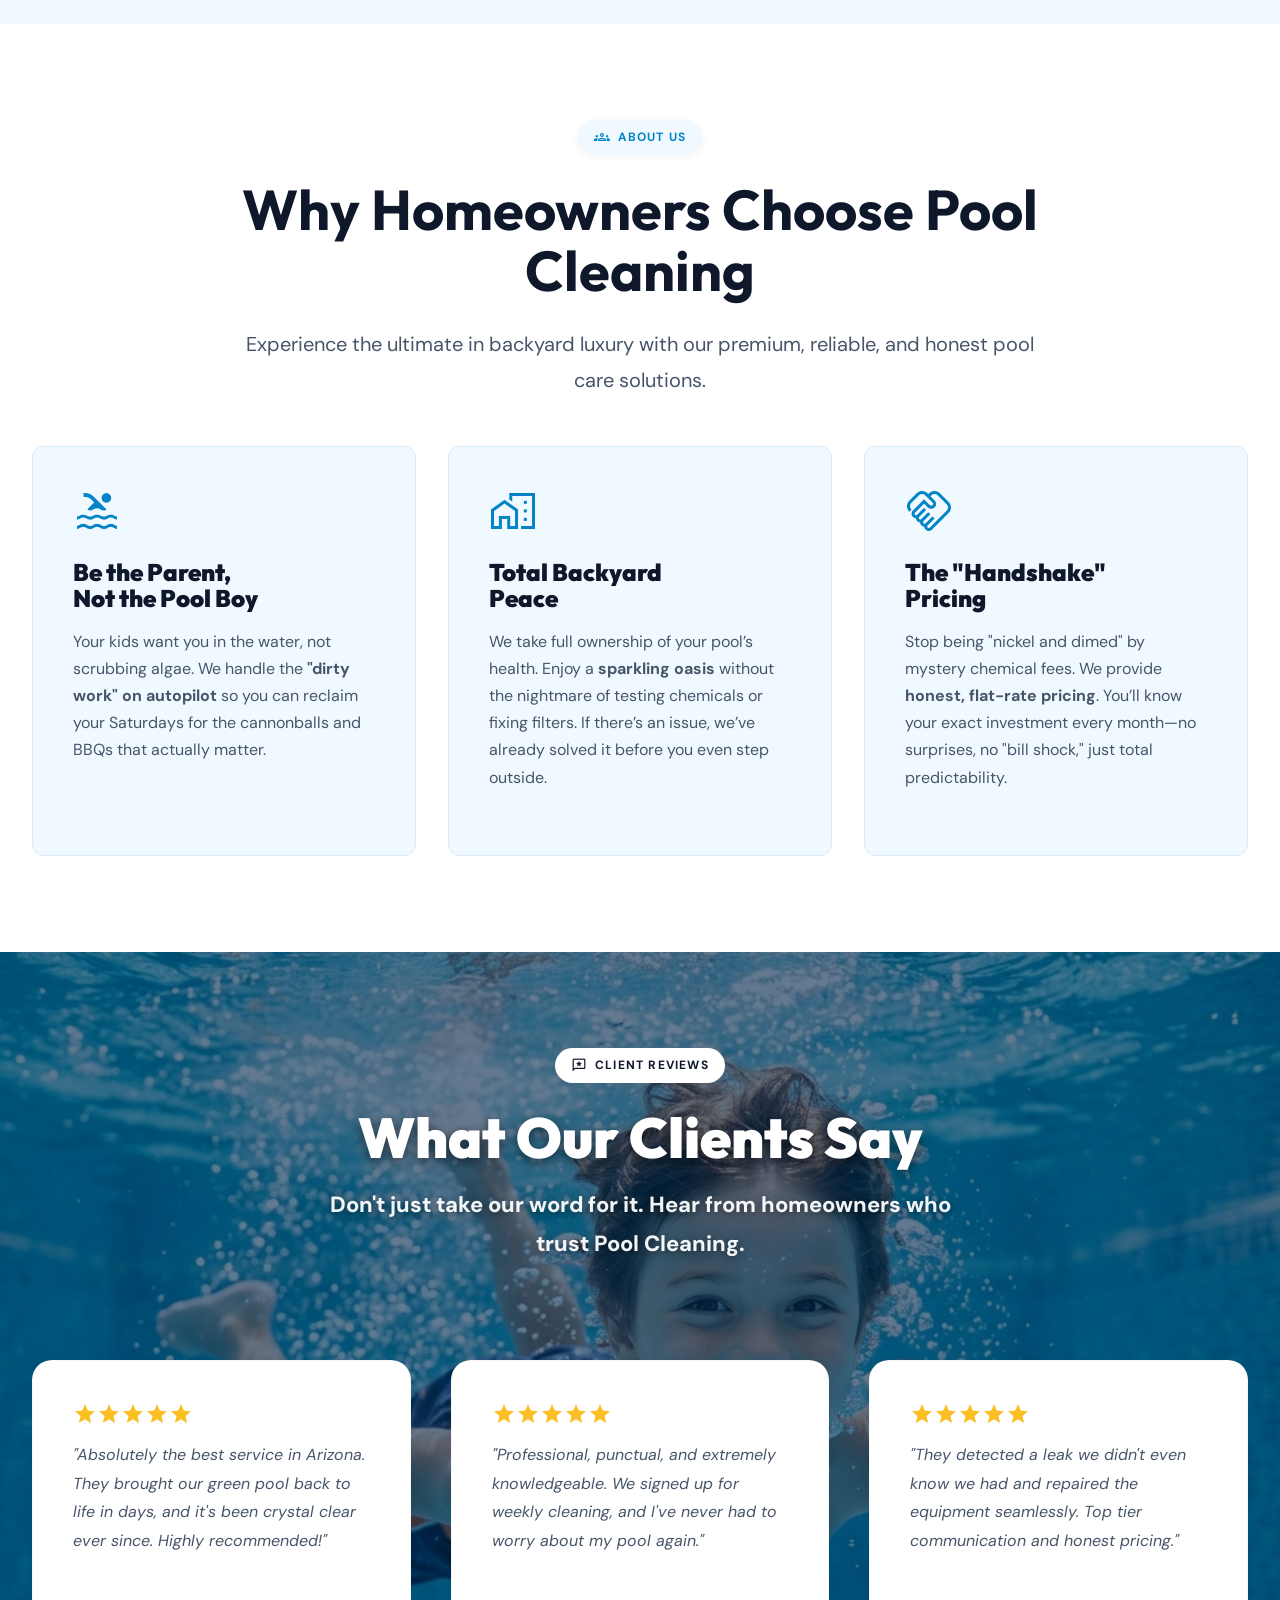
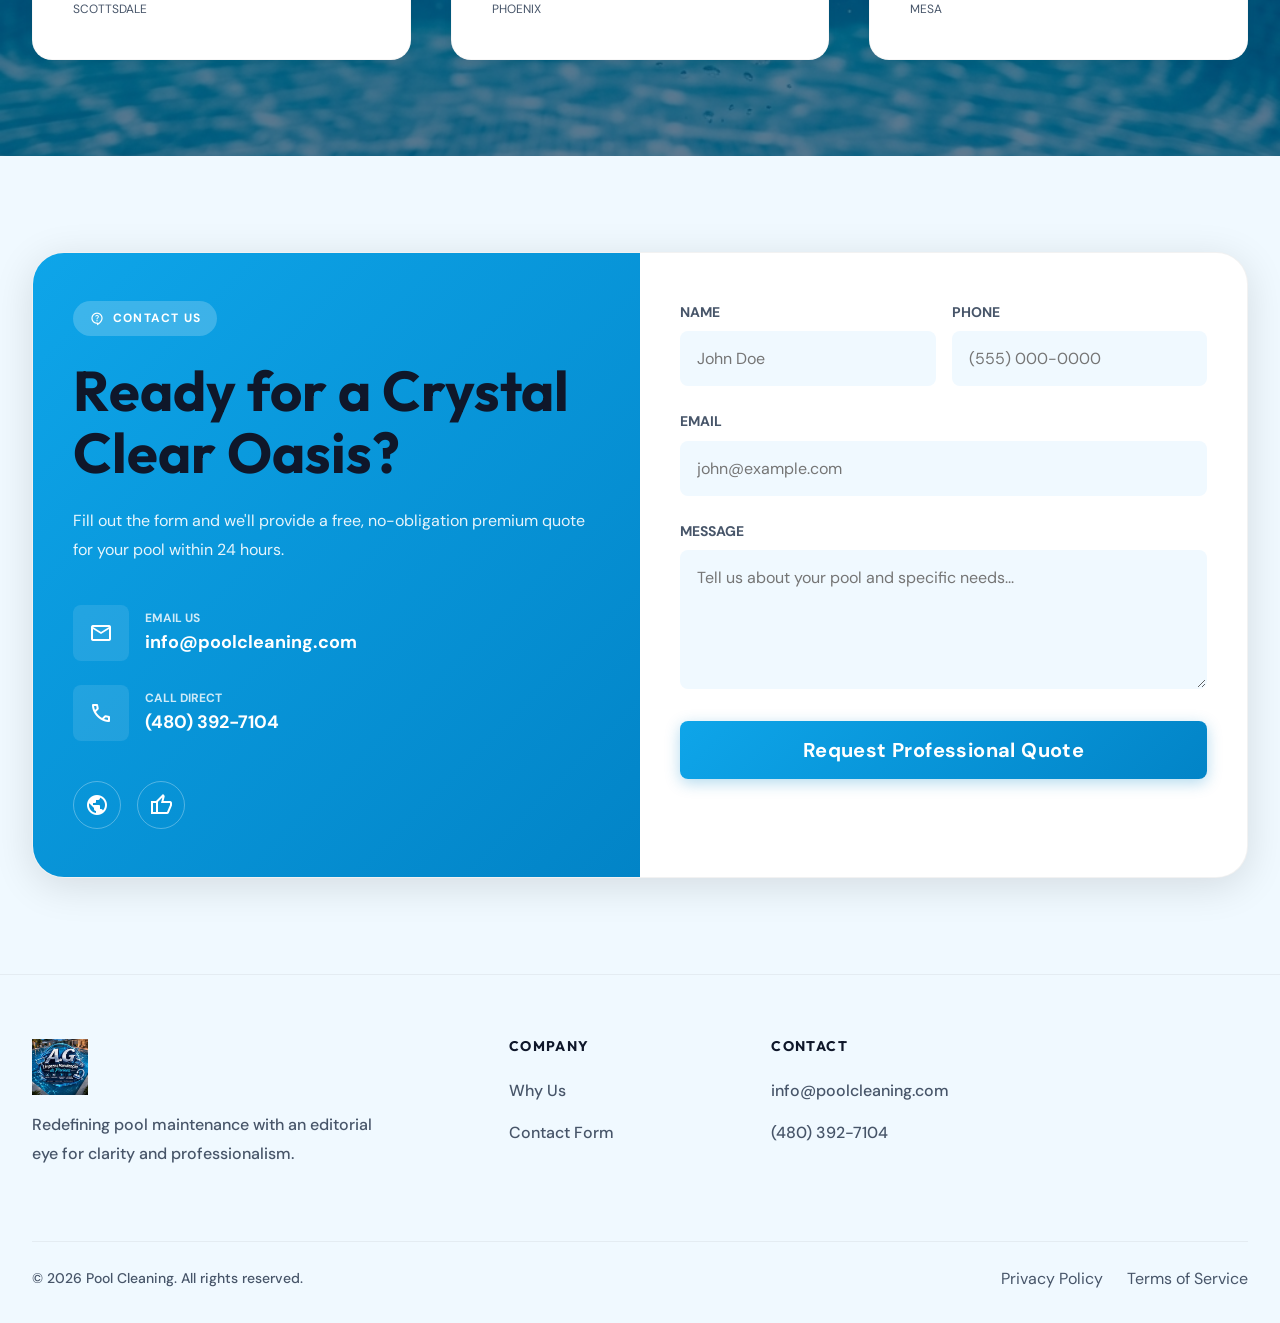
==== commit 90f4592c: "New AG POol services" ====
--- a/index.html
+++ b/index.html
@@ -1,10 +1,10 @@
-<!DOCTYPE html>
+﻿<!DOCTYPE html>
 <html lang="en">
 <head>
   <meta charset="UTF-8">
   <meta name="viewport" content="width=device-width, initial-scale=1.0">
-  <meta name="description" content="JerBear Pool Care — Pristine Pools. Perfect Peace of Mind.">
-  <title>JerBear Pool Care | Pristine Pools</title>
+  <meta name="description" content="Pool Cleaning — Pristine Pools. Perfect Peace of Mind.">
+  <title>Pool Cleaning | Pristine Pools</title>
 
   <!-- Google Fonts: Outfit and DM Sans -->
   <link rel="preconnect" href="https://fonts.googleapis.com">
@@ -28,8 +28,8 @@
   <!-- NAVBAR -->
   <header class="nav" id="mainNav" role="banner">
     <div class="container nav__inner">
-      <a href="index.html" class="nav__logo" aria-label="JerBear Home">
-        <img src="Assests/Ref images/Logo.png" alt="JerBear Pool Care Logo">
+      <a href="index.html" class="nav__logo" aria-label="Pool Cleaning Home">
+        <img src="Assests/Ref images/Logo2.png" alt="Pool Cleaning Logo">
       </a>
 
       <nav class="nav__menu" role="navigation" aria-label="Main navigation">
@@ -127,7 +127,7 @@
         </p>
         <div class="hero__actions" data-animate="fade-up" style="--delay:300ms">
           <a href="contact.html" class="btn btn--primary btn--lg">Get Free Quote &rarr;</a>
-          <a href="tel:5552487631" class="btn btn--ghost btn--lg">
+          <a href="tel:4803927104" class="btn btn--ghost btn--lg">
             <span class="material-symbols-outlined">call</span> Call Now
           </a>
         </div>
@@ -184,7 +184,7 @@
           <div style="display:inline-flex; align-items:center; gap:var(--space-2); padding:var(--space-2) var(--space-4); background:var(--bg-light-blue); color:var(--color-secondary); border-radius:var(--radius-pill); font-size:var(--size-xs); font-weight:bold; letter-spacing:0.1em; text-transform:uppercase; margin-bottom:var(--space-6); box-shadow:var(--shadow-sm);">
             <span class="material-symbols-outlined" style="font-size: 16px;">groups</span> About Us
           </div>
-          <h2 class="section-title mb-8" style="line-height: 1.1;">Why Homeowners Choose JerBear</h2>
+          <h2 class="section-title mb-8" style="line-height: 1.1;">Why Homeowners Choose Pool Cleaning</h2>
           <p class="text-on-surface-variant" style="font-size: var(--size-lg); max-width: 60ch; margin: 0 auto;">Experience the ultimate in backyard luxury with our premium, reliable, and honest pool care solutions.</p>
         </div>
 
@@ -226,7 +226,7 @@
             <span class="material-symbols-outlined" style="font-size: 16px;">reviews</span> Client Reviews
           </div>
           <h2 class="testimonial-title">What Our Clients Say</h2>
-          <p class="testimonial-subtitle max-w-2xl">Don't just take our word for it. Hear from homeowners who trust JerBear Pool Care.</p>
+          <p class="testimonial-subtitle max-w-2xl">Don't just take our word for it. Hear from homeowners who trust Pool Cleaning.</p>
         </div>
         
         <div class="grid-3" data-stagger style="text-align: left;">
@@ -290,7 +290,7 @@
                 </div>
                 <div>
                   <div style="font-size: var(--size-xs); font-weight: bold; opacity: 0.8; text-transform: uppercase;">Email Us</div>
-                  <div style="font-size: var(--size-md); font-weight: bold;">hello@jerbearpoolcare.com</div>
+                  <div style="font-size: var(--size-md); font-weight: bold;">info@poolcleaning.com</div>
                 </div>
               </div>
 
@@ -300,7 +300,7 @@
                 </div>
                 <div>
                   <div style="font-size: var(--size-xs); font-weight: bold; opacity: 0.8; text-transform: uppercase;">Call Direct</div>
-                  <div style="font-size: var(--size-md); font-weight: bold;">(555) 248-7631</div>
+                  <div style="font-size: var(--size-md); font-weight: bold;">(480) 392-7104</div>
                 </div>
               </div>
             </div>
@@ -351,7 +351,7 @@
         
         <div class="footer__brand">
           <a href="index.html" class="footer__logo">
-            <img src="Assests/Ref images/Logo.png" alt="JerBear Pool Care">
+            <img src="Assests/Ref images/Logo2.png" alt="Pool Cleaning">
           </a>
           <p class="footer__tagline">Redefining pool maintenance with an editorial eye for clarity and professionalism.</p>
         </div>
@@ -367,15 +367,15 @@
         <div class="footer__col">
           <h4 class="footer__heading">Contact</h4>
           <ul class="footer__links">
-            <li><a href="mailto:hello@jerbearpoolcare.com">hello@jerbearpoolcare.com</a></li>
-            <li><a href="tel:5552487631">(555) 248-7631</a></li>
+            <li><a href="mailto:info@poolcleaning.com">info@poolcleaning.com</a></li>
+            <li><a href="tel:4803927104">(480) 392-7104</a></li>
           </ul>
         </div>
 
       </div>
 
       <div class="footer__bottom">
-        <p>© <span id="footerYear"></span> JerBear Pool Care. All rights reserved.</p>
+        <p>© <span id="footerYear"></span> Pool Cleaning. All rights reserved.</p>
         <div class="footer__bottom-links">
           <a href="#">Privacy Policy</a>
           <a href="#">Terms of Service</a>
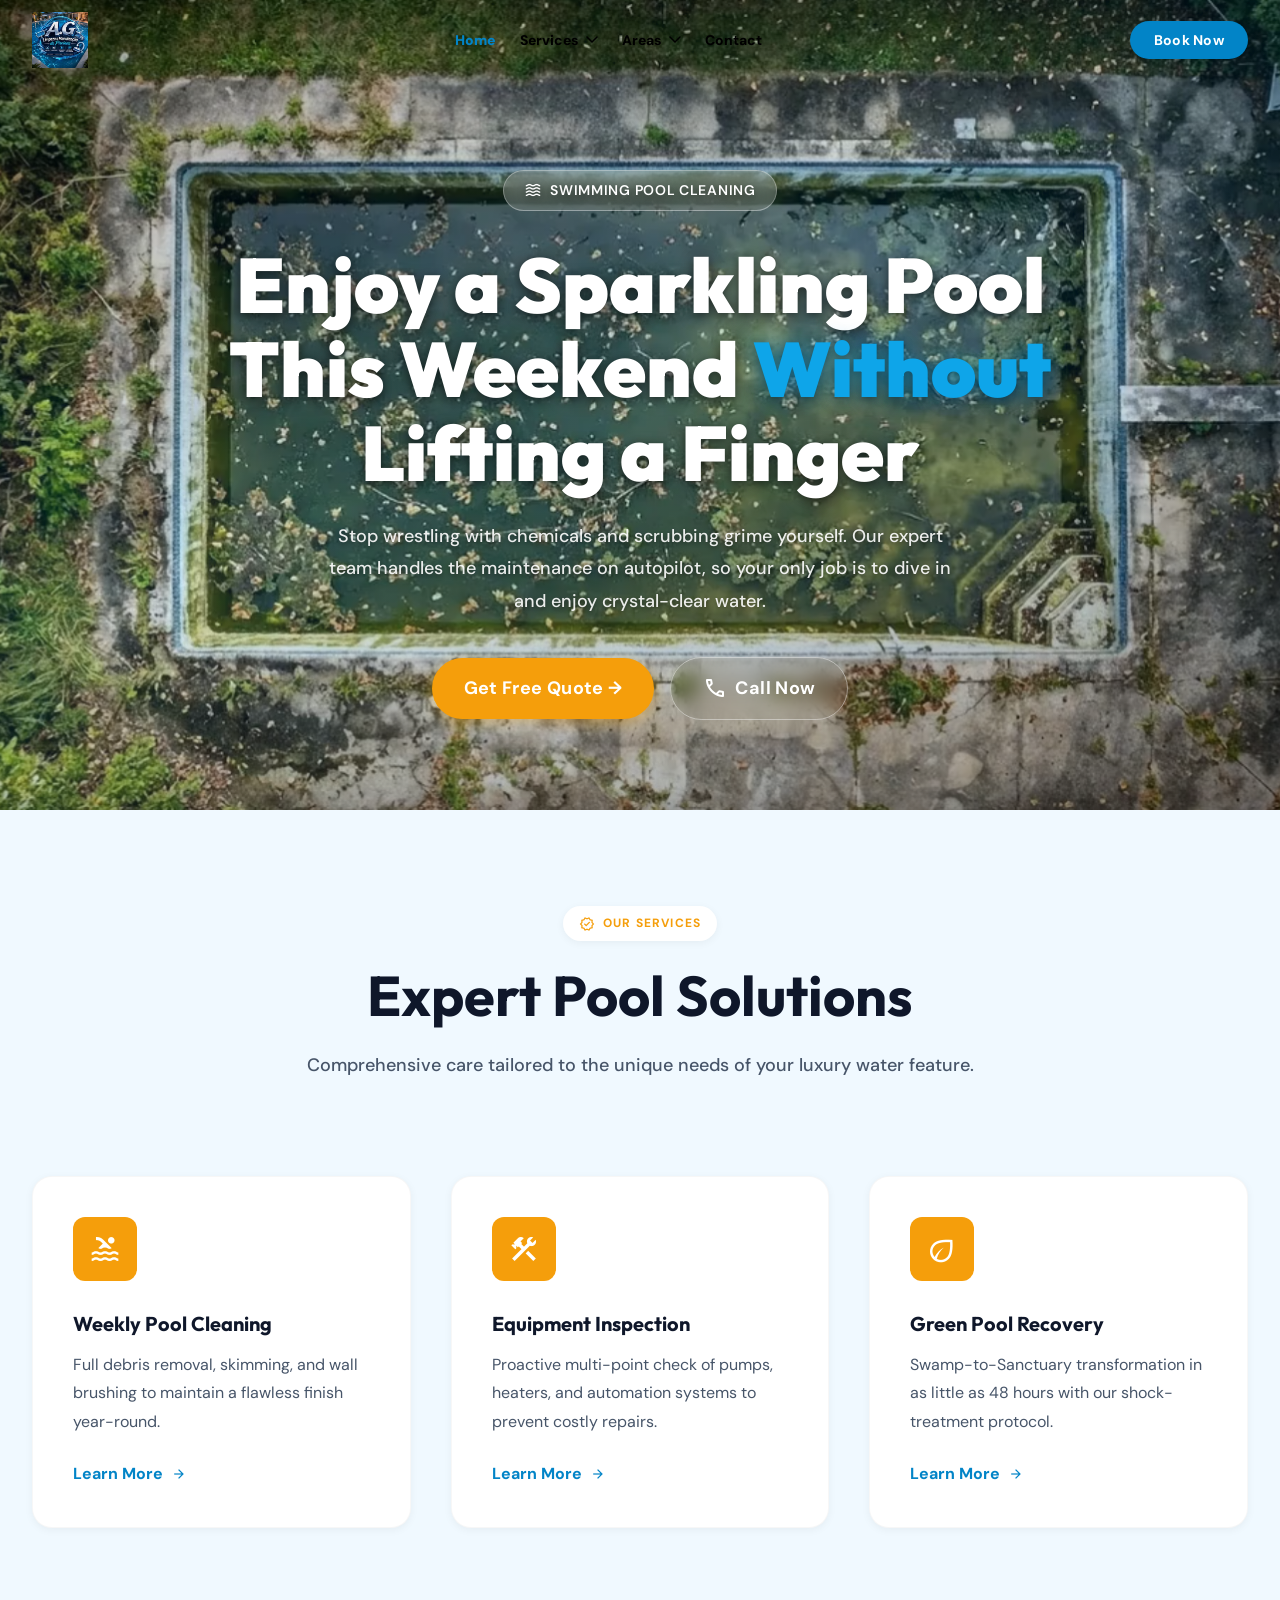
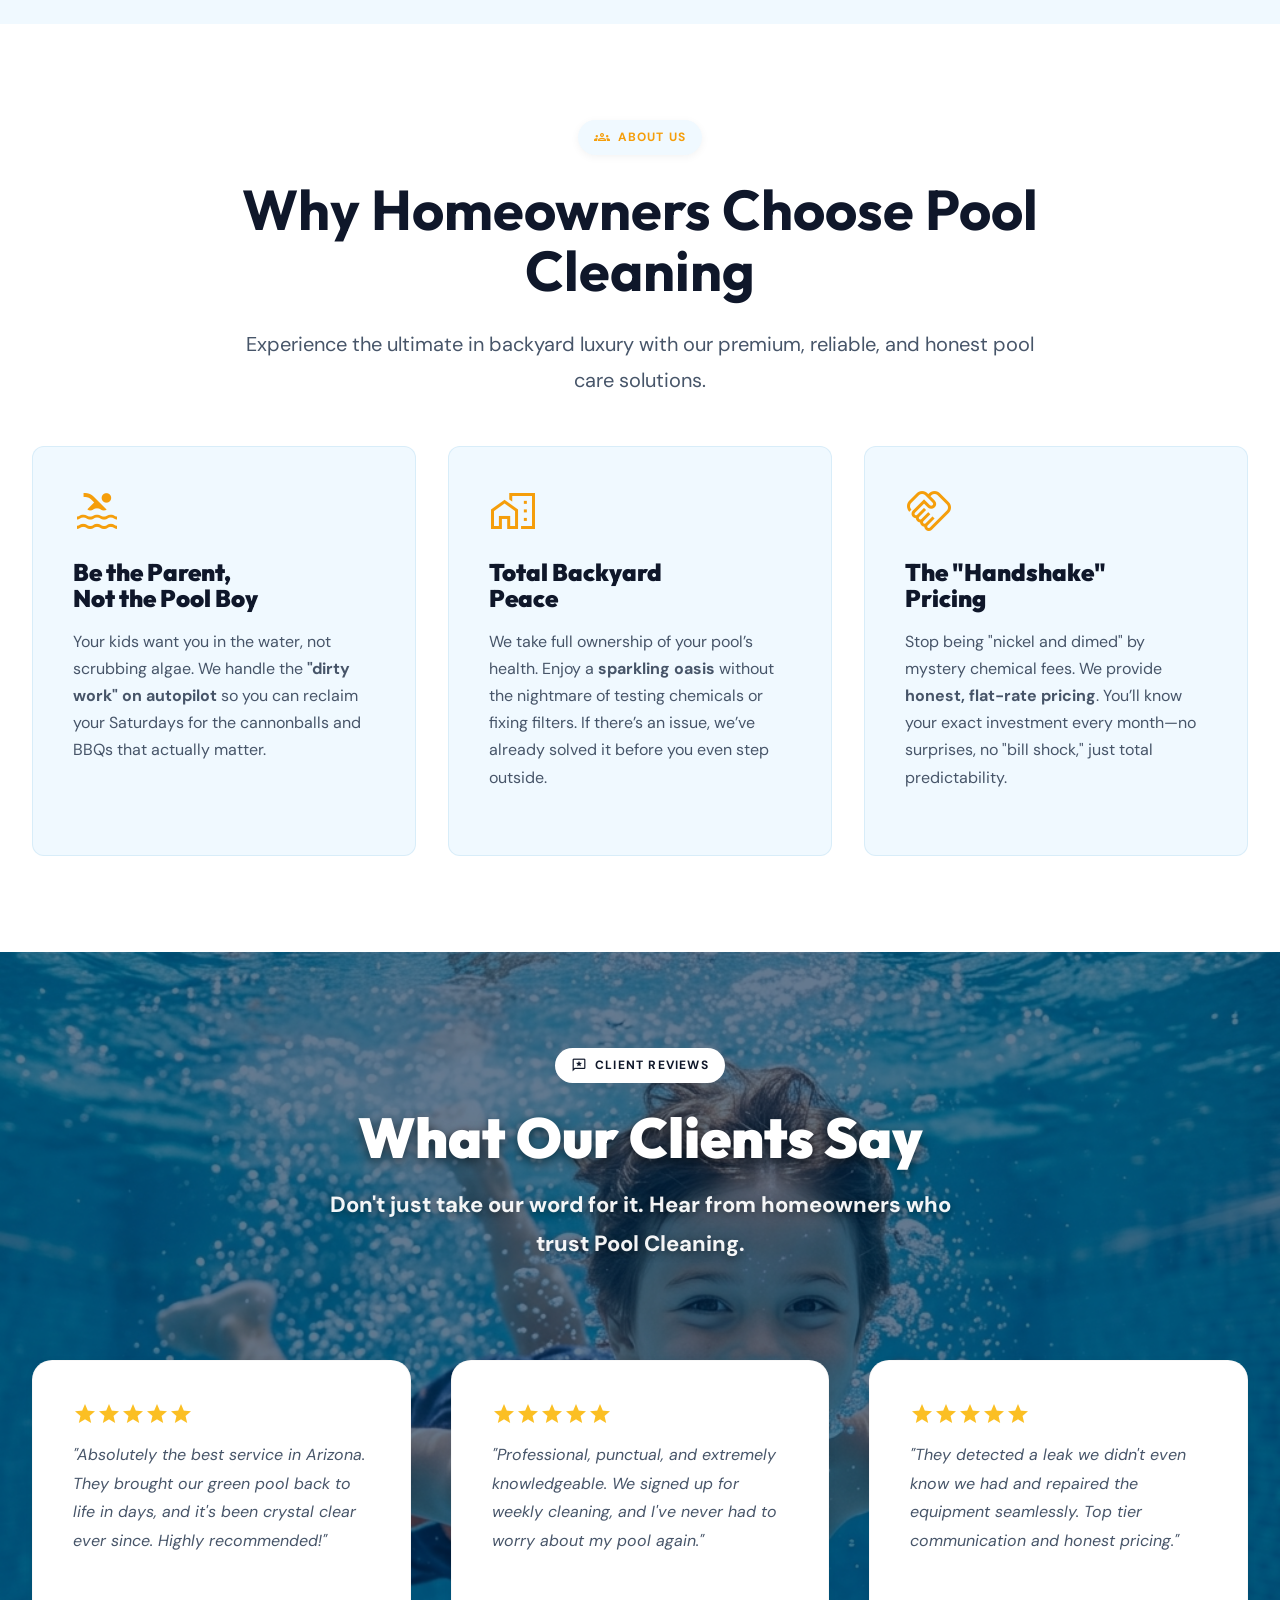
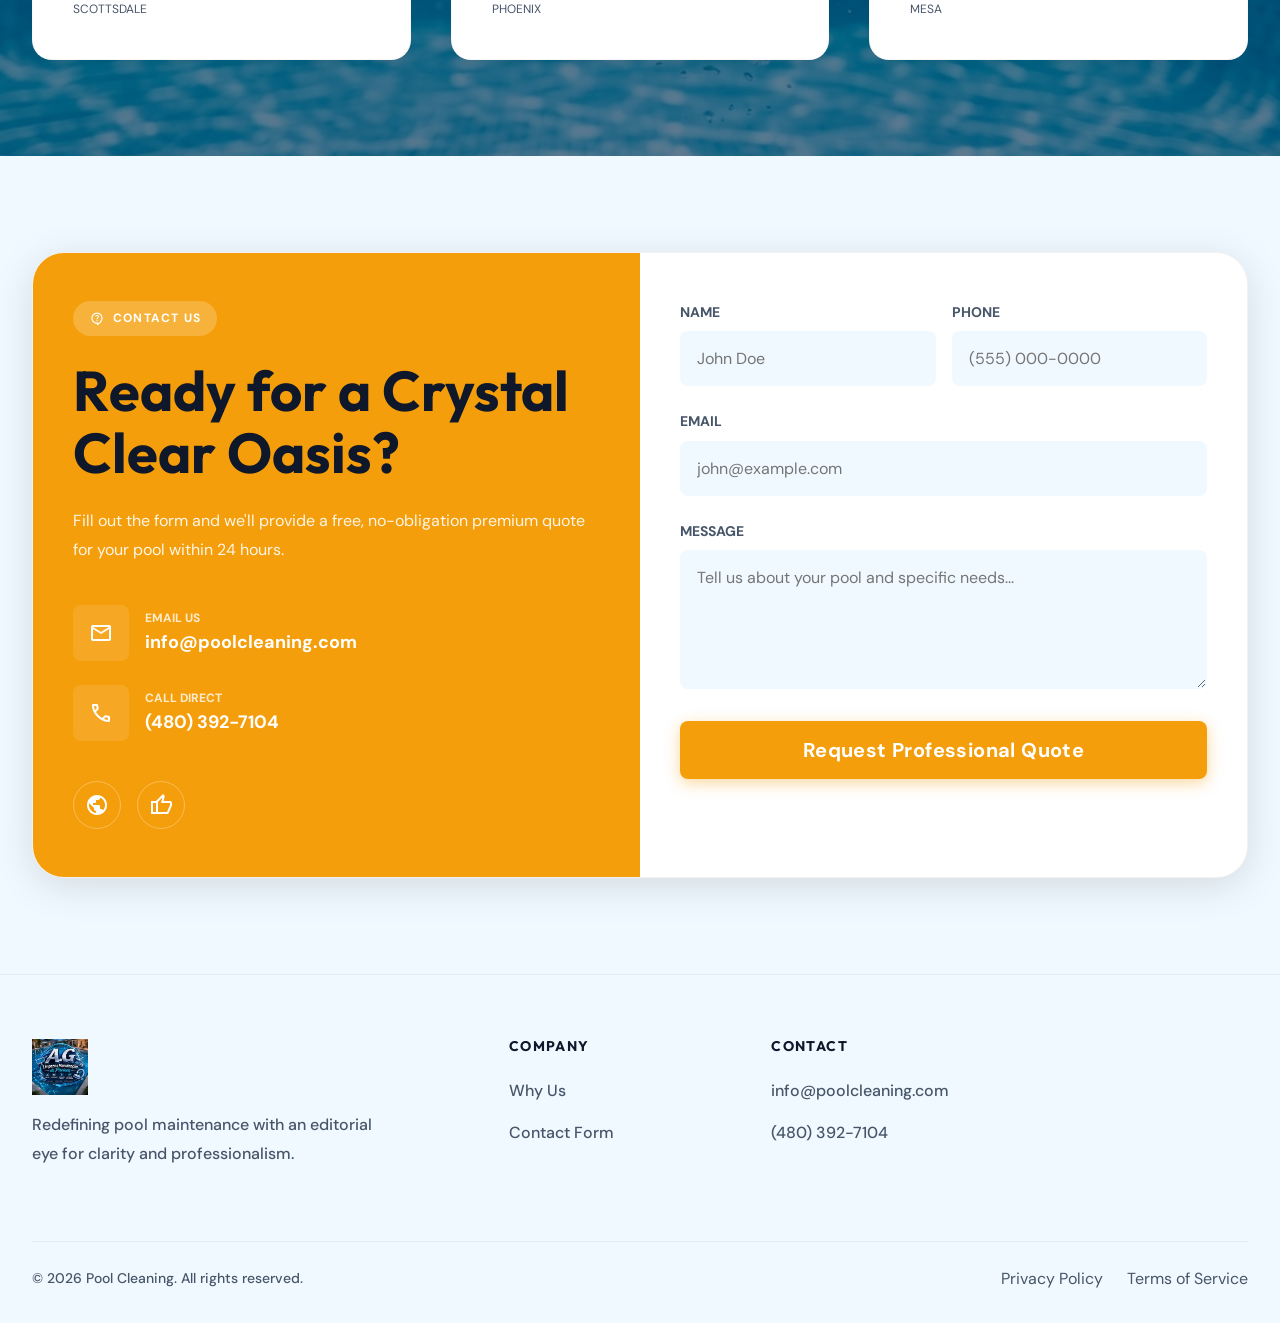
==== commit f25ca4eb: "color chnaged and Video hero section text shadow removed" ====
--- a/index.html
+++ b/index.html
@@ -139,7 +139,7 @@
     <section class="bg-light-blue section-padding" id="services">
       <div class="container">
         <div class="text-center mb-24" data-animate="fade-up">
-          <div style="display:inline-flex; align-items:center; gap:var(--space-2); padding:var(--space-2) var(--space-4); background:var(--bg-white); color:var(--color-secondary); border-radius:var(--radius-pill); font-size:var(--size-xs); font-weight:bold; letter-spacing:0.1em; text-transform:uppercase; margin-bottom:var(--space-6); box-shadow:var(--shadow-sm);">
+          <div style="display:inline-flex; align-items:center; gap:var(--space-2); padding:var(--space-2) var(--space-4); background:var(--bg-white); color:var(--color-accent-warm); border-radius:var(--radius-pill); font-size:var(--size-xs); font-weight:bold; letter-spacing:0.1em; text-transform:uppercase; margin-bottom:var(--space-6); box-shadow:var(--shadow-sm);">
             <span class="material-symbols-outlined" style="font-size: 16px;">verified</span> Our Services
           </div>
           <h2 class="section-title">Expert Pool Solutions</h2>
@@ -181,7 +181,7 @@
     <section class="bg-white section-padding" id="why-us">
       <div class="container" style="text-align: center;">
         <div data-animate="fade-up" style="max-width: 800px; margin: 0 auto var(--space-12);">
-          <div style="display:inline-flex; align-items:center; gap:var(--space-2); padding:var(--space-2) var(--space-4); background:var(--bg-light-blue); color:var(--color-secondary); border-radius:var(--radius-pill); font-size:var(--size-xs); font-weight:bold; letter-spacing:0.1em; text-transform:uppercase; margin-bottom:var(--space-6); box-shadow:var(--shadow-sm);">
+          <div style="display:inline-flex; align-items:center; gap:var(--space-2); padding:var(--space-2) var(--space-4); background:var(--bg-light-blue); color:var(--color-accent-warm); border-radius:var(--radius-pill); font-size:var(--size-xs); font-weight:bold; letter-spacing:0.1em; text-transform:uppercase; margin-bottom:var(--space-6); box-shadow:var(--shadow-sm);">
             <span class="material-symbols-outlined" style="font-size: 16px;">groups</span> About Us
           </div>
           <h2 class="section-title mb-8" style="line-height: 1.1;">Why Homeowners Choose Pool Cleaning</h2>
@@ -191,19 +191,19 @@
         <div class="grid-3" style="gap: var(--space-8); text-align: left;">
           
           <div class="feature-box" data-animate="fade-up" style="padding: var(--space-10); background: var(--bg-light-blue); border: 1px solid rgba(2, 132, 199, 0.1); transition: transform 0.3s ease;">
-            <span class="material-symbols-outlined feature-icon" style="font-size:48px; color: var(--color-secondary); margin-bottom: var(--space-6);">pool</span>
+            <span class="material-symbols-outlined feature-icon" style="font-size:48px; color: var(--color-accent-warm); margin-bottom: var(--space-6);">pool</span>
             <h3 style="font-size: var(--size-xl); font-weight: 900; margin-bottom: var(--space-4);">Be the Parent,<br>Not the Pool Boy</h3>
             <p class="card__text" style="font-size:var(--size-base); line-height: 1.7;">Your kids want you in the water, not scrubbing algae. We handle the <strong>"dirty work" on autopilot</strong> so you can reclaim your Saturdays for the cannonballs and BBQs that actually matter.</p>
           </div>
 
           <div class="feature-box" data-animate="fade-up" style="--delay:100ms; padding: var(--space-10); background: var(--bg-light-blue); border: 1px solid rgba(2, 132, 199, 0.1); transition: transform 0.3s ease;">
-            <span class="material-symbols-outlined feature-icon" style="font-size:48px; color: var(--color-secondary); margin-bottom: var(--space-6);">home_work</span>
+            <span class="material-symbols-outlined feature-icon" style="font-size:48px; color: var(--color-accent-warm); margin-bottom: var(--space-6);">home_work</span>
             <h3 style="font-size: var(--size-xl); font-weight: 900; margin-bottom: var(--space-4);">Total Backyard<br>Peace</h3>
             <p class="card__text" style="font-size:var(--size-base); line-height: 1.7;">We take full ownership of your pool’s health. Enjoy a <strong>sparkling oasis</strong> without the nightmare of testing chemicals or fixing filters. If there’s an issue, we’ve already solved it before you even step outside.</p>
           </div>
 
           <div class="feature-box" data-animate="fade-up" style="--delay:200ms; padding: var(--space-10); background: var(--bg-light-blue); border: 1px solid rgba(2, 132, 199, 0.1); transition: transform 0.3s ease;">
-            <span class="material-symbols-outlined feature-icon" style="font-size:48px; color: var(--color-secondary); margin-bottom: var(--space-6);">handshake</span>
+            <span class="material-symbols-outlined feature-icon" style="font-size:48px; color: var(--color-accent-warm); margin-bottom: var(--space-6);">handshake</span>
             <h3 style="font-size: var(--size-xl); font-weight: 900; margin-bottom: var(--space-4);">The "Handshake"<br>Pricing</h3>
             <p class="card__text" style="font-size:var(--size-base); line-height: 1.7;">Stop being "nickel and dimed" by mystery chemical fees. We provide <strong>honest, flat-rate pricing</strong>. You’ll know your exact investment every month—no surprises, no "bill shock," just total predictability.</p>
           </div>
--- a/css/tokens.css
+++ b/css/tokens.css
@@ -76,7 +76,7 @@
   --shadow-md:   0 4px 20px rgba(0,0,0,0.08);
   --shadow-lg:   0 8px 40px rgba(0,0,0,0.12);
   --shadow-glow: 0 0 24px rgba(2,132,199,0.25);
-  --text-shadow-hero: 0 2px 12px rgba(0,0,0,0.7), 0 4px 32px rgba(0,0,0,0.5);
+  --text-shadow-hero: 0 2px 8px rgba(0,0,0,0.4), 0 4px 16px rgba(0,0,0,0.3);
 
   /* ── ANIMATION ── */
   --ease-smooth:  cubic-bezier(0.25, 0.46, 0.45, 0.94);
--- a/css/buttons.css
+++ b/css/buttons.css
@@ -23,15 +23,15 @@
 }
 
 .btn--primary {
-  background: linear-gradient(135deg, var(--color-accent), var(--color-secondary));
+  background: var(--color-accent-warm);
   color: var(--text-inverse);
-  box-shadow: 0 4px 15px rgba(2,132,199,0.3);
+  box-shadow: 0 4px 15px rgba(245, 158, 11, 0.4);
 }
 .btn--primary:hover {
-  background: var(--bg-dark-blue);
+  background: #d97706; /* darker orange */
   color: var(--text-inverse);
   transform: translateY(-3px);
-  box-shadow: 0 8px 25px rgba(2,132,199,0.4);
+  box-shadow: 0 8px 25px rgba(245, 158, 11, 0.6);
 }
 
 .btn--secondary {
--- a/css/components.css
+++ b/css/components.css
@@ -74,7 +74,7 @@
 .card__icon {
   width: 64px;
   height: 64px;
-  background: linear-gradient(135deg, var(--color-accent), var(--color-secondary));
+  background: var(--color-accent-warm);
   color: var(--text-inverse);
   border-radius: var(--radius-lg);
   display: flex;
@@ -107,7 +107,7 @@
   transition: background var(--duration-base);
 }
 .feature-box:hover { background: var(--bg-light-blue); border-color: rgba(2,132,199,0.1); }
-.feature-icon { color: var(--color-secondary); margin-bottom: var(--space-4); display: block; }
+.feature-icon { color: var(--color-accent-warm); margin-bottom: var(--space-4); display: block; }
 .feature-box h4 { margin-bottom: var(--space-2); }
 
 /* Form Card */
@@ -126,7 +126,7 @@
 }
 
 .form-card__info {
-  background: linear-gradient(135deg, var(--color-accent), var(--color-secondary));
+  background: var(--color-accent-warm);
   padding: var(--space-12) var(--space-10);
   color: var(--text-inverse);
   display: flex;
--- a/css/hero.css
+++ b/css/hero.css
@@ -29,9 +29,9 @@
   inset: 0;
   background: linear-gradient(
     160deg,
-    rgba(0,0,0,0.60) 0%,
-    rgba(2,132,199,0.30) 50%,
-    rgba(0,0,0,0.70) 100%
+    rgba(0,0,0,0.30) 0%,
+    rgba(2,132,199,0.15) 50%,
+    rgba(0,0,0,0.40) 100%
   );
 }
 
@@ -81,7 +81,7 @@
   color: rgba(255,255,255,0.90);
   font-size: clamp(var(--size-base), 1.5vw, var(--size-md));
   font-weight: var(--weight-medium);
-  text-shadow: 0 2px 8px rgba(0,0,0,0.8);
+  text-shadow: 0 2px 4px rgba(0,0,0,0.4);
   max-width: 52ch;
   margin: 0 auto var(--space-10);
   transition-delay: var(--delay, 0ms);
